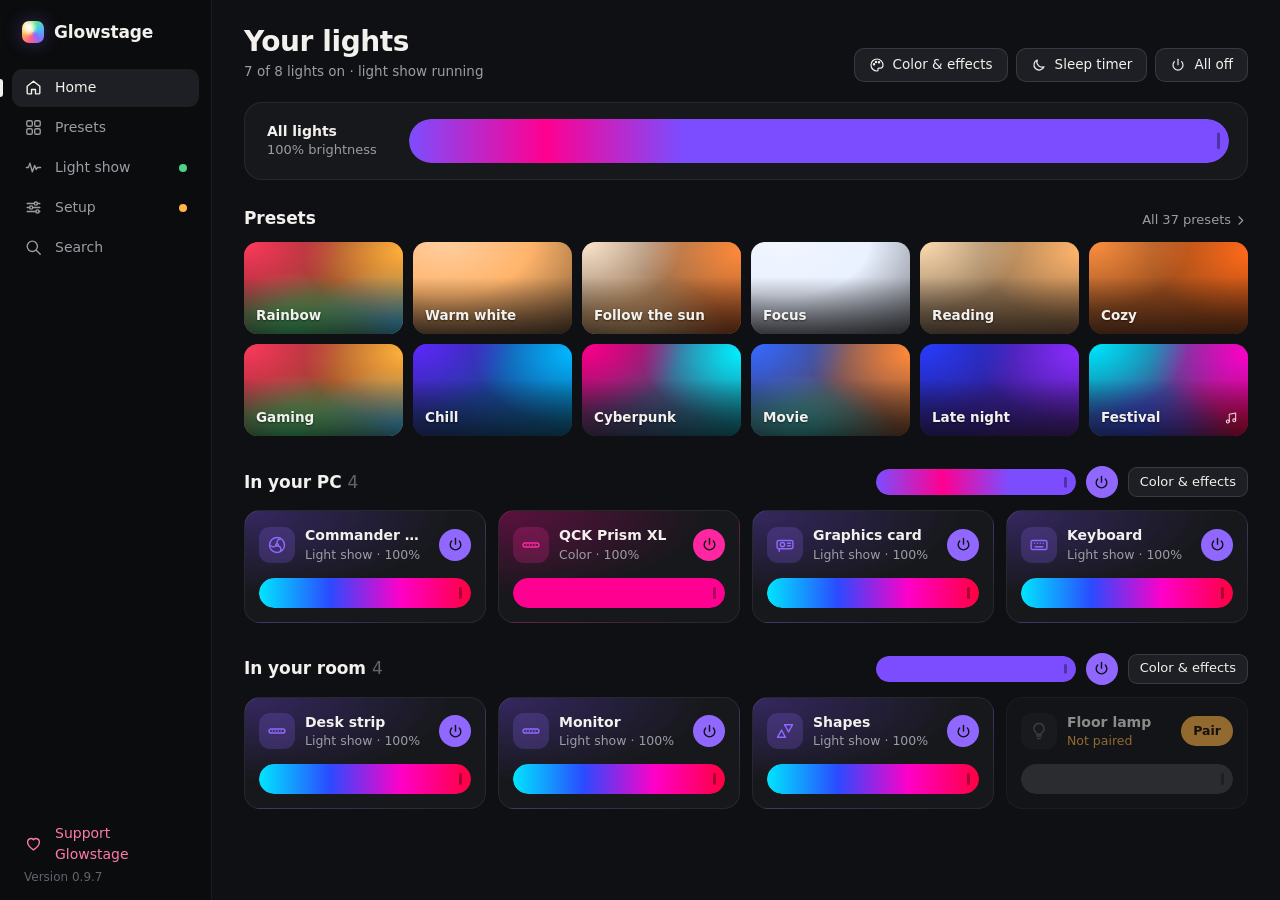
==== glowstage/ui/index.html @ 2a11c95c "Wake up with a sunrise, lights on the phone, a note for lights that don't answer, a pipette - Schedu" ====
<!doctype html>
<html lang="en">
<head>
  <meta charset="utf-8">
  <meta name="viewport" content="width=device-width, initial-scale=1">
  <title>Glowstage</title>
  <link rel="stylesheet" href="style.css">
</head>
<body>
  <svg width="0" height="0" style="position:absolute" aria-hidden="true">
    <defs>
      <symbol id="i-home" viewBox="0 0 24 24"><path d="M4 10.5 12 4l8 6.5V19a1 1 0 0 1-1 1h-4.5v-5.5h-5V20H5a1 1 0 0 1-1-1z"/></symbol>
      <symbol id="i-presets" viewBox="0 0 24 24"><rect x="3.5" y="3.5" width="7" height="7" rx="2"/><rect x="13.5" y="3.5" width="7" height="7" rx="2"/><rect x="3.5" y="13.5" width="7" height="7" rx="2"/><rect x="13.5" y="13.5" width="7" height="7" rx="2"/></symbol>
      <symbol id="i-show" viewBox="0 0 24 24"><path d="M3 12h2.5l2-5.5 3 11 3-8 2 5 1.5-2.5H21"/></symbol>
      <symbol id="i-setup" viewBox="0 0 24 24"><path d="M4 7h9M17 7h3M4 12h3M11 12h9M4 17h11M19 17h1"/><circle cx="15" cy="7" r="2"/><circle cx="9" cy="12" r="2"/><circle cx="17" cy="17" r="2"/></symbol>
      <symbol id="i-heart" viewBox="0 0 24 24"><path d="M12 20s-7.5-4.6-7.5-10.2A4.3 4.3 0 0 1 12 7.2a4.3 4.3 0 0 1 7.5 2.6C19.5 15.4 12 20 12 20z"/></symbol>
      <symbol id="i-more" viewBox="0 0 24 24"><circle cx="6" cy="12" r="1.4"/><circle cx="12" cy="12" r="1.4"/><circle cx="18" cy="12" r="1.4"/></symbol>
      <symbol id="i-moon" viewBox="0 0 24 24"><path d="M19.5 14.6A7.8 7.8 0 0 1 9.4 4.5a7.8 7.8 0 1 0 10.1 10.1z"/></symbol>
      <symbol id="i-power" viewBox="0 0 24 24"><path d="M12 3.5v8"/><path d="M6.6 6.9a7.5 7.5 0 1 0 10.8 0"/></symbol>
      <symbol id="i-strip" viewBox="0 0 24 24"><rect x="2.5" y="9.5" width="19" height="5" rx="2.5"/><path d="M6.5 12h.01M10 12h.01M13.5 12h.01M17 12h.01"/></symbol>
      <symbol id="i-panels" viewBox="0 0 24 24"><path d="M3 19.5 7.8 11l4.7 8.5zM11.5 4.5h9.5L16.3 13z"/></symbol>
      <symbol id="i-bulb" viewBox="0 0 24 24"><path d="M9.5 18h5M10.5 21h3M12 3a6 6 0 0 0-3.6 10.8c.7.5 1.1 1.3 1.1 2.2h5c0-.9.4-1.7 1.1-2.2A6 6 0 0 0 12 3z"/></symbol>
      <symbol id="i-fan" viewBox="0 0 24 24"><circle cx="12" cy="12" r="9"/><circle cx="12" cy="12" r="1.6"/><path d="M12 10.4c-.3-3 .9-5.4 3.4-5.4M13.4 12.9c2.7 1.2 4.1 3.4 2.8 5.5M10.6 12.9c-2.4 1.8-5 1.8-6.2-.3"/></symbol>
      <symbol id="i-keyboard" viewBox="0 0 24 24"><rect x="2.5" y="6.5" width="19" height="11" rx="2"/><path d="M6.5 10h.01M10 10h.01M13.5 10h.01M17 10h.01M7.5 14h9"/></symbol>
      <symbol id="i-gpu" viewBox="0 0 24 24"><rect x="2.5" y="6.5" width="19" height="10" rx="2"/><circle cx="9" cy="11.5" r="2.6"/><path d="M15 10h3.5M15 13h3.5M5 16.5v3"/></symbol>
      <symbol id="i-palette" viewBox="0 0 24 24"><path d="M12 3a9 9 0 1 0 0 18c1 0 1.6-.7 1.6-1.5 0-.5-.3-.9-.3-1.4 0-.8.6-1.4 1.4-1.4h2.1A4.2 4.2 0 0 0 21 12.5C21 7.3 17 3 12 3z"/><circle cx="7.5" cy="11" r="1"/><circle cx="10.5" cy="7.5" r="1"/><circle cx="15" cy="7.8" r="1"/></symbol>
      <symbol id="i-x" viewBox="0 0 24 24"><path d="M6.5 6.5l11 11M17.5 6.5l-11 11"/></symbol>
      <symbol id="i-plus" viewBox="0 0 24 24"><path d="M12 5.5v13M5.5 12h13"/></symbol>
      <symbol id="i-move" viewBox="0 0 24 24"><path d="M12 3.5v17M3.5 12h17M9.5 6 12 3.5 14.5 6M9.5 18l2.5 2.5 2.5-2.5M6 9.5 3.5 12 6 14.5M18 9.5l2.5 2.5-2.5 2.5"/></symbol>
      <symbol id="i-music" viewBox="0 0 24 24"><path d="M9 18V5.5l11-2v12.5"/><circle cx="6.5" cy="18" r="2.5"/><circle cx="17.5" cy="16" r="2.5"/></symbol>
      <symbol id="i-spark" viewBox="0 0 24 24"><path d="M12 3.5l1.8 5.2 5.2 1.8-5.2 1.8L12 17.5l-1.8-5.2L5 10.5l5.2-1.8z"/></symbol>
      <symbol id="i-pipette" viewBox="0 0 24 24"><path d="M13.5 6.5 17.5 10.5"/><path d="M15.5 4.5a2.5 2.5 0 0 1 3.5 0l.5.5a2.5 2.5 0 0 1 0 3.5L17.5 10.5 13.5 6.5z"/><path d="M15.5 8.5 7 17l-3.5 1.5L5 15l8.5-8.5"/></symbol>
      <symbol id="i-search" viewBox="0 0 24 24"><circle cx="10.5" cy="10.5" r="6.5"/><path d="M15.5 15.5 20.5 20.5"/></symbol>
      <symbol id="i-chevron" viewBox="0 0 24 24"><path d="M9.5 6l6 6-6 6"/></symbol>
    </defs>
  </svg>

  <nav class="side" aria-label="Main">
    <div class="brand">
      <span class="brand-lamp" aria-hidden="true"></span>
      <span class="brand-name">Glowstage</span>
    </div>
    <div class="nav">
      <button class="nav-item" data-page="home" data-tip="Home" type="button"><svg><use href="#i-home"/></svg><span>Home</span></button>
      <button class="nav-item" data-page="presets" data-tip="Presets" type="button"><svg><use href="#i-presets"/></svg><span>Presets</span></button>
      <button class="nav-item" data-page="show" data-tip="Light show" type="button"><svg><use href="#i-show"/></svg><span>Light show</span><i id="nav-live" class="live-dot" hidden></i></button>
      <button class="nav-item" data-page="setup" data-tip="Setup" type="button"><svg><use href="#i-setup"/></svg><span>Setup</span><i id="nav-badge" class="nav-badge" hidden></i></button>
      <button id="search-open" class="nav-item" data-tip="Search (Ctrl+K)" type="button"><svg><use href="#i-search"/></svg><span>Search</span></button>
    </div>
    <div class="side-foot">
      <button id="support" class="nav-item nav-support" data-tip="Support Glowstage" type="button" hidden><svg><use href="#i-heart"/></svg><span>Support Glowstage</span></button>
      <span id="version" class="side-version"></span>
    </div>
  </nav>

  <main class="main">
    <!-- Home: all lights at a glance -->
    <section id="page-home" class="page" aria-labelledby="home-title">
      <header class="page-head">
        <div>
          <h1 id="home-title">Your lights</h1>
          <p id="home-sub" class="page-sub"></p>
        </div>
        <div class="head-actions">
          <button id="all-color" class="btn" type="button"><svg><use href="#i-palette"/></svg>Color &amp; effects</button>
          <button id="sleep-timer" class="btn" type="button" title="Fade out and switch off after a while"><svg><use href="#i-moon"/></svg>Sleep timer</button>
          <button id="all-power" class="btn btn-power" type="button"><svg><use href="#i-power"/></svg><span>All off</span></button>
        </div>
      </header>

      <div id="home-notes" class="home-notes"></div>

      <div id="master" class="master card">
        <div class="master-text">
          <span class="master-label">All lights</span>
          <span id="master-value" class="master-value num"></span>
        </div>
        <div id="master-slider" class="slider slider-lg" role="slider" tabindex="0" aria-label="Brightness, all lights" aria-valuemin="0" aria-valuemax="100">
          <div class="slider-fill"></div>
        </div>
      </div>

      <div class="section-head">
        <h2>Presets</h2>
        <button id="see-presets" class="link" type="button">All presets<svg><use href="#i-chevron"/></svg></button>
      </div>
      <div id="quick-presets" class="preset-grid preset-grid-quick"></div>

      <div id="light-groups"></div>
      <div id="home-empty" class="empty-state" hidden>
        <p class="empty-title">No lights yet</p>
        <p>Glowstage looks for lights on your network and in your PC all the time.</p>
        <button id="home-setup" class="btn btn-primary" type="button">Find lights</button>
      </div>
    </section>

    <!-- Presets -->
    <section id="page-presets" class="page" aria-labelledby="presets-title" hidden>
      <header class="page-head">
        <div>
          <h1 id="presets-title">Presets</h1>
          <p class="page-sub">One click sets every light. Presets also show up in the tray menu. Drag one to change the order.</p>
        </div>
        <div class="head-actions">
          <button id="save-preset" class="btn" type="button"><svg><use href="#i-plus"/></svg>Save current as preset</button>
        </div>
      </header>
      <div id="preset-list"></div>
    </section>

    <!-- Light show -->
    <section id="page-show" class="page page-show" aria-labelledby="show-title" hidden>
      <header class="page-head">
        <div>
          <h1 id="show-title">Light show</h1>
          <p id="show-sub" class="page-sub"></p>
        </div>
        <div class="head-actions">
          <button id="show-lights" class="btn btn-lg" type="button">Choose lights</button>
          <button id="show-start" class="btn btn-primary btn-lg" type="button">Start the show</button>
        </div>
      </header>

      <div class="stage card">
        <div class="stage-bar">
          <span id="plot-hint" class="stage-hint"></span>
          <span class="spacer"></span>
          <button id="stage-reset" class="btn btn-quiet btn-sm" type="button" hidden>Reset layout</button>
          <button id="arrange" class="btn btn-sm" type="button" aria-pressed="false"><svg><use href="#i-move"/></svg><span>Arrange</span></button>
        </div>
        <div id="plot-floor" class="plot-floor">
          <canvas id="plot-canvas" aria-label="Your lights on the stage, as seen from your chair"></canvas>
          <div id="plot-empty" class="empty-state plot-empty" hidden>
            <p class="empty-title">No lights yet</p>
            <p>Glowstage looks for lights on your network and in your PC all the time.</p>
            <button id="plot-setup" class="btn btn-primary" type="button">Find lights</button>
          </div>
        </div>
        <div id="inspector" class="inspector" hidden></div>
        <div id="plot-hud" class="readout" hidden></div>
      </div>

      <div class="show-controls">
        <div class="card control">
          <div class="control-head"><span class="control-title">Intensity</span><span id="show-int-val" class="num muted"></span></div>
          <div id="show-intensity" class="slider" role="slider" tabindex="0" aria-label="Show intensity" aria-valuemin="1" aria-valuemax="100"><div class="slider-fill"></div></div>
          <div class="range-ends"><span>Smooth</span><span>Wild</span></div>
        </div>
        <div class="card control">
          <div class="control-head"><span class="control-title">Sync</span><span id="show-sync-val" class="num muted"></span></div>
          <div id="show-sync" class="slider slider-zero" role="slider" tabindex="0" aria-label="When the lights react: earlier or later" aria-valuemin="0" aria-valuemax="100"><div class="slider-fill"></div></div>
          <div class="range-ends"><span>Earlier</span><span>Later</span></div>
          <div class="control-hint"><span id="show-sync-hint"></span> <button id="show-sync-auto" class="link-btn" type="button" hidden>Auto</button></div>
        </div>
        <div class="card control control-switches">
          <label class="switch-row">
            <span class="control-text"><span class="control-title">Strobe</span><span class="muted">On the big moments</span></span>
            <input type="checkbox" id="show-strobe" class="switch">
          </label>
          <label class="switch-row" title="Starts the show when music with a beat plays, and puts your lights back after 30 seconds of quiet">
            <span class="control-text"><span class="control-title">Start by itself</span><span class="muted">When music plays</span></span>
            <input type="checkbox" id="show-auto" class="switch">
          </label>
        </div>
        <div class="card control control-note">
          <span class="control-title">How it works</span>
          <span id="show-how" class="muted">Listens to what your PC plays (no microphone), hears the genre with a small AI model on this PC, and follows the beat, build-ups and drops.</span>
          <button id="show-ai-get" class="link-btn" type="button" hidden>Let it hear 400 music styles</button>
        </div>
      </div>
    </section>

    <!-- Setup -->
    <section id="page-setup" class="page" aria-labelledby="setup-title" hidden>
      <header class="page-head">
        <div>
          <h1 id="setup-title">Setup</h1>
          <p class="page-sub">Lights and brands, the RGB in your PC, and how Glowstage starts.</p>
        </div>
      </header>
      <div id="settings-body" class="setup-body"></div>
    </section>
  </main>

  <!-- The sheet: color and effects for the lights you picked -->
  <aside id="sheet" class="sheet" aria-label="Color and effects" hidden>
    <header class="sheet-head">
      <div class="sheet-target">
        <span id="target-icon" class="tile-icon"></span>
        <div class="sheet-title">
          <h2 id="target-name">All lights</h2>
          <span id="target-meta" class="muted"></span>
        </div>
      </div>
      <button id="sheet-close" class="icon-btn" type="button" aria-label="Close"><svg><use href="#i-x"/></svg></button>
    </header>
    <div class="sheet-controls">
      <div id="sheet-slider" class="slider" role="slider" tabindex="0" aria-label="Brightness" aria-valuemin="0" aria-valuemax="100"><div class="slider-fill"></div></div>
      <button id="sheet-power" class="icon-btn icon-btn-power" type="button" aria-label="On or off"><svg><use href="#i-power"/></svg></button>
    </div>
    <div class="tabs" role="tablist" aria-label="What the lights do">
      <button role="tab" type="button" data-tab="color" aria-selected="true">Color</button>
      <button role="tab" type="button" data-tab="effects" aria-selected="false">Effects</button>
      <button role="tab" type="button" data-tab="native" aria-selected="false">Built-in</button>
    </div>

    <section id="tab-color" class="tab-panel" role="tabpanel">
      <div class="wheel-wrap">
        <canvas id="wheel" width="560" height="560" aria-label="Color wheel"></canvas>
        <div id="wheel-handle" class="wheel-handle" aria-hidden="true"></div>
      </div>
      <div id="swatches" class="swatches"></div>
      <div id="recent-row" class="field-row recent-row" hidden>
        <span class="field-label">Recent</span>
        <div id="recent" class="swatches"></div>
      </div>
      <div class="field-row">
        <span class="field-label">White</span>
        <div id="kelvin" class="kelvin-track" role="slider" tabindex="0" aria-label="White, warm to cool"
             aria-valuemin="2200" aria-valuemax="6500"><div class="kelvin-thumb"></div></div>
        <span id="kelvin-val" class="num muted kelvin-val" aria-hidden="true"></span>
      </div>
      <div class="field-row">
        <span class="field-label">Hex</span>
        <input id="hex" class="text-input hex-input num" maxlength="7" spellcheck="false" autocomplete="off" aria-label="Color code, like #ff8800">
        <button id="eyedropper" class="btn pipette-btn" type="button" title="Pick a color from anywhere on your screen" hidden><svg><use href="#i-pipette"/></svg>Pick from screen</button>
      </div>
    </section>

    <section id="tab-effects" class="tab-panel" role="tabpanel" hidden>
      <div class="field-row">
        <span class="field-label">Speed</span>
        <input type="range" id="fx-speed" min="1" max="100" aria-label="Speed">
        <span id="fx-speed-val" class="num muted fx-speed-val"></span>
      </div>
      <div id="fx-colors" class="field-row">
        <span class="field-label">Colors</span>
        <div class="color-pair">
          <label class="color-well"><input type="color" id="fx-c1"><span>First</span></label>
          <label class="color-well"><input type="color" id="fx-c2"><span>Second</span></label>
        </div>
      </div>
      <label id="fx-flow" class="field-row fx-flow" hidden>
        <span class="field-label">Flow</span>
        <span class="fx-flow-text">From light to light, along the stage</span>
        <input type="checkbox" id="fx-flow-on" class="switch" aria-label="Flow from light to light">
      </label>
      <p id="fx-note" class="hint fx-note"></p>
      <div id="fx-grid" class="fx-grid"></div>
    </section>

    <section id="tab-native" class="tab-panel" role="tabpanel" hidden>
      <div id="native-empty" class="empty-state">
        <p class="empty-title">Pick one strip or panel set</p>
        <p>Built-in effects run on the light itself. Open a single WLED strip or Nanoleaf panel set.</p>
      </div>
      <div id="native-body" class="native-layout" hidden>
        <input id="native-search" class="text-input search" type="search" placeholder="Search effects" autocomplete="off">
        <div class="native-tools">
          <label id="native-speed-wrap" class="field-row"><span class="field-label">Speed</span>
            <input type="range" id="native-speed" min="1" max="100"></label>
          <label id="native-palette-wrap" class="field-row"><span class="field-label">Palette</span>
            <select id="native-palette"></select></label>
        </div>
        <div id="native-list" class="native-list"></div>
      </div>
    </section>
  </aside>

  <div id="wizard" class="wizard" hidden>
    <div class="wizard-card" role="dialog" aria-modal="true" aria-labelledby="wizard-title">
      <ol id="wizard-steps" class="wizard-steps" aria-label="Steps"></ol>
      <div id="wizard-body" class="wizard-body"></div>
      <div class="wizard-actions">
        <button id="wizard-skip" class="btn btn-quiet" type="button">Skip the tour</button>
        <span class="spacer"></span>
        <button id="wizard-back" class="btn" type="button">Back</button>
        <button id="wizard-next" class="btn btn-primary" type="button">Next</button>
      </div>
    </div>
  </div>

  <div id="modal" class="modal" hidden>
    <div class="modal-card" role="dialog" aria-modal="true" aria-labelledby="modal-title">
      <h2 id="modal-title"></h2>
      <div id="modal-body"></div>
      <p id="modal-error" class="modal-error" hidden></p>
      <div class="modal-actions">
        <button id="modal-cancel" class="btn" type="button">Cancel</button>
        <button id="modal-ok" class="btn btn-primary" type="button"></button>
      </div>
    </div>
  </div>

  <div id="toasts" class="toasts" aria-live="polite"></div>
  <script src="app.js"></script>
  <script src="stage.js"></script>
  <script src="setup.js"></script>
</body>
</html>
---- glowstage/ui/style.css ----
/* Glowstage
   A calm, dark app where the lights are the only color: every light card, preset and the stage
   take on the colors your lights really show. The chrome stays neutral (one warm-white primary,
   no other accents), with Windows 11's own type so it feels at home on the desktop. */

:root {
  --bg: #0f1013;
  --side: #0b0c0e;
  --card: #17181c;
  --card-2: #1e1f24;
  --hover: #25262c;
  --line: rgba(255, 255, 255, 0.07);
  --line-2: rgba(255, 255, 255, 0.12);
  --text: #f3f1ed;
  --muted: #9c9ca5;
  --faint: #62636c;
  --primary: #f3f1ed;          /* buttons that do the main thing: warm white with dark text */
  --primary-ink: #141418;
  --ok: #4fd18b;
  --warn: #ffb547;
  --danger: #ff6b5b;
  --love: #ff7aa8;
  --tint: #8a6bff;             /* set from JS: the color being edited */

  --f-display: "Segoe UI Variable Display", "Segoe UI", system-ui, sans-serif;
  --f-text: "Segoe UI Variable Text", "Segoe UI", system-ui, sans-serif;

  --r-lg: 18px;
  --side-w: 212px;
  --sheet-w: 384px;
  --ease: cubic-bezier(.2, .8, .2, 1);
  color-scheme: dark;
}

* { box-sizing: border-box; }
[hidden] { display: none !important; }
html, body { height: 100%; }
body {
  margin: 0;
  background: var(--bg);
  color: var(--text);
  font: 14px/1.45 var(--f-text);
  display: grid;
  grid-template-columns: var(--side-w) minmax(0, 1fr) auto;
  grid-template-rows: 100%;
  overflow: hidden;
  user-select: none;
  -webkit-font-smoothing: antialiased;
}
button, input, select { font: inherit; color: inherit; }
button { cursor: pointer; }
svg { width: 18px; height: 18px; fill: none; stroke: currentColor; stroke-width: 1.75; stroke-linecap: round; stroke-linejoin: round; flex: none; }
:focus-visible { outline: 2px solid var(--text); outline-offset: 2px; }
.num { font-variant-numeric: tabular-nums; }
.muted { color: var(--muted); }
.hint { color: var(--muted); font-size: 13px; margin: 0; }
.spacer { flex: 1; }

/* ---------- buttons ---------- */
.btn {
  display: inline-flex; align-items: center; justify-content: center; gap: 8px;
  height: 34px; padding: 0 14px; border-radius: 10px;
  border: 1px solid var(--line-2); background: var(--card-2);
  font-size: 13.5px; font-weight: 500; white-space: nowrap;
  transition: background .15s var(--ease), border-color .15s, transform .1s;
}
.btn:hover { background: var(--hover); }
.btn:active { transform: translateY(1px); }
.btn:disabled { opacity: .5; cursor: default; }
.btn svg { width: 16px; height: 16px; }
.btn.btn-primary { background: var(--primary); color: var(--primary-ink); border-color: transparent; font-weight: 600; }
.btn.btn-primary:hover { background: #ffffff; }
.btn.btn-quiet { background: transparent; border-color: transparent; color: var(--muted); }
.btn.btn-quiet:hover { color: var(--text); background: var(--card-2); }
.btn.btn-sm { height: 30px; padding: 0 11px; font-size: 13px; border-radius: 9px; }
.btn.btn-lg { height: 40px; padding: 0 20px; font-size: 14.5px; border-radius: 12px; }
.btn.btn-support { color: var(--love); border-color: color-mix(in srgb, var(--love) 35%, transparent); background: transparent; }
.btn.btn-support:hover { background: color-mix(in srgb, var(--love) 12%, transparent); }
.btn.is-running { background: var(--card-2); color: var(--text); border-color: var(--line-2); }
.icon-btn {
  width: 34px; height: 34px; display: grid; place-items: center; padding: 0; flex: none;
  border-radius: 10px; border: 0; background: transparent; color: var(--muted);
  transition: background .15s, color .15s;
}
.icon-btn:hover { color: var(--text); background: var(--card-2); }
.link { display: inline-flex; align-items: center; gap: 2px; border: 0; background: none; padding: 0; color: var(--muted); font-size: 13px; }
.link:hover { color: var(--text); }
.link svg { width: 15px; height: 15px; }

/* ---------- sidebar ---------- */
.side {
  display: flex; flex-direction: column; gap: 22px; min-height: 0;
  padding: 18px 12px 14px; background: var(--side);
  border-right: 1px solid var(--line);
}
.brand { display: flex; align-items: center; gap: 10px; padding: 2px 10px; }
.brand-lamp {
  width: 22px; height: 22px; border-radius: 7px; flex: none;
  background:
    radial-gradient(circle at 30% 30%, rgba(255,255,255,.9) 0 10%, transparent 40%),
    conic-gradient(from 200deg, #ff5f8f, #ffb347, #ffe066, #57e3a1, #4fb3ff, #8a6bff, #ff5f8f);
  box-shadow: 0 0 18px rgba(138, 107, 255, .35);
}
.brand-name { font-family: var(--f-display); font-size: 17px; font-weight: 600; letter-spacing: -.01em; }
.nav { display: flex; flex-direction: column; gap: 2px; }
.nav-item {
  position: relative; display: flex; align-items: center; gap: 12px; width: 100%;
  height: 38px; padding: 0 12px; border: 0; border-radius: 10px; background: transparent;
  color: var(--muted); font-size: 14px; font-weight: 500; text-align: left;
  transition: background .15s, color .15s;
}
.nav-item:hover { color: var(--text); background: rgba(255,255,255,.04); }
.nav-item[aria-current="page"] { color: var(--text); background: var(--card-2); }
.nav-item[aria-current="page"]::before {
  content: ""; position: absolute; left: -12px; top: 10px; bottom: 10px; width: 3px; border-radius: 0 3px 3px 0; background: var(--text);
}
.nav-item svg { width: 19px; height: 19px; }
.live-dot { margin-left: auto; width: 8px; height: 8px; border-radius: 50%; background: var(--ok); animation: pulse 1.8s infinite; }
.nav-badge { margin-left: auto; width: 8px; height: 8px; border-radius: 50%; background: var(--warn); }
@keyframes pulse { 0% { box-shadow: 0 0 0 0 rgba(79,209,139,.6); } 70%, 100% { box-shadow: 0 0 0 7px rgba(79,209,139,0); } }
.side-foot { margin-top: auto; display: flex; flex-direction: column; gap: 6px; }
.nav-item.nav-support { color: var(--love); }
.nav-item.nav-support:hover { background: color-mix(in srgb, var(--love) 10%, transparent); }
.side-version { padding: 0 12px; color: var(--faint); font-size: 12px; }

/* ---------- pages ---------- */
.main { min-width: 0; overflow-y: auto; overflow-x: hidden; }
.page { max-width: 1180px; margin: 0 auto; padding: 26px 32px 40px; }
.page-head { display: flex; align-items: flex-end; justify-content: space-between; gap: 16px; margin-bottom: 20px; }
.page-head h1 { margin: 0; font-family: var(--f-display); font-size: 28px; font-weight: 600; letter-spacing: -.015em; line-height: 1.15; }
.page-sub { margin: 4px 0 0; color: var(--muted); font-size: 13.5px; }
.head-actions { display: flex; gap: 8px; flex: none; }
.section-head { display: flex; align-items: baseline; justify-content: space-between; margin: 26px 0 12px; }
.section-head h2 { margin: 0; font-family: var(--f-display); font-size: 17px; font-weight: 600; letter-spacing: -.005em; }
.section-head .count { color: var(--faint); font-weight: 400; margin-left: 6px; }
.card { background: var(--card); border-radius: var(--r-lg); border: 1px solid var(--line); }

/* ---------- sliders (brightness, intensity) ---------- */
.slider {
  --v: .5; --fill: var(--text);
  position: relative; height: 30px; border-radius: 999px; overflow: hidden; flex: 1; min-width: 0;
  background: rgba(255,255,255,.06); cursor: ew-resize; touch-action: none;
}
.slider-lg { height: 44px; }
.slider-fill {
  position: absolute; inset: 0 auto 0 0; width: calc(var(--v) * 100%);
  background: var(--fill); border-radius: inherit;
  transition: width .12s var(--ease);
}
.slider-fill::after {   /* the grip at the end of the fill */
  content: ""; position: absolute; right: 9px; top: 50%; width: 3px; height: 40%; transform: translateY(-50%);
  border-radius: 2px; background: rgba(0,0,0,.35);
}
.slider.is-dragging .slider-fill { transition: none; }
.slider.is-off .slider-fill { background: rgba(255,255,255,.14); }

/* ---------- home ---------- */
.master { display: flex; align-items: center; gap: 22px; padding: 16px 18px 16px 22px; }
.master-text { display: flex; flex-direction: column; min-width: 120px; }
.master-label { font-weight: 600; }
.master-value { color: var(--muted); font-size: 13px; }
.light-group .section-head { margin-top: 30px; align-items: center; flex-wrap: wrap; gap: 8px 16px; }
/* a group's own controls, at the right of its title: brightness, power, color and effects */
.group-tools { display: flex; align-items: center; gap: 10px; margin-left: auto; }
.group-tools .slider { flex: none; width: 200px; height: 26px; }
.group-tools .tile-power { --c: #888; }
.group-tools .btn { flex: none; white-space: nowrap; }
@media (max-width: 1180px) {
  .group-tools .slider { width: 150px; }
}
.tiles { display: grid; grid-template-columns: repeat(auto-fill, minmax(232px, 1fr)); gap: 12px; }
.tile {
  --c: #888; --lit: 0;
  position: relative; display: flex; flex-direction: column; gap: 14px;
  padding: 14px; border-radius: 16px; text-align: left; overflow: hidden;
  border: 1px solid var(--line);
  background:
    radial-gradient(140% 120% at 0% 0%, color-mix(in srgb, var(--c) calc(var(--lit) * 30%), transparent), transparent 62%),
    var(--card);
  transition: border-color .2s, background .4s;
  cursor: pointer;
}
.tile:hover { border-color: var(--line-2); }
.tile.is-selected { border-color: color-mix(in srgb, var(--c) 70%, white 10%); box-shadow: 0 0 0 1px color-mix(in srgb, var(--c) 60%, transparent); }
.tile.is-offline { opacity: .55; }
.tile-top { display: flex; align-items: center; gap: 10px; min-width: 0; }
.tile .slider { flex: none; }
.tile-icon {
  width: 36px; height: 36px; border-radius: 11px; display: grid; place-items: center; flex: none;
  color: color-mix(in srgb, var(--c) 85%, white 15%);
  background: color-mix(in srgb, var(--c) 18%, rgba(255,255,255,.04));
  transition: background .3s, color .3s;
}
.tile-icon svg { width: 20px; height: 20px; }
.tile.is-off .tile-icon, .tile.is-offline .tile-icon { color: var(--faint); background: rgba(255,255,255,.05); }
.tile-text { display: flex; flex-direction: column; min-width: 0; flex: 1; }
.tile-name { font-weight: 600; font-size: 14px; white-space: nowrap; overflow: hidden; text-overflow: ellipsis; }
.tile-meta { color: var(--muted); font-size: 12.5px; white-space: nowrap; overflow: hidden; text-overflow: ellipsis; }
.tile-meta.is-warn { color: var(--warn); }
.tile-power {
  width: 32px; height: 32px; border-radius: 50%; border: 0; display: grid; place-items: center; flex: none;
  background: rgba(255,255,255,.06); color: var(--muted); transition: background .2s, color .2s;
}
.tile-power:hover { background: rgba(255,255,255,.1); color: var(--text); }
.tile-power.is-on { background: color-mix(in srgb, var(--c) 85%, white 15%); color: #111; }
.tile-power svg { width: 17px; height: 17px; stroke-width: 2; }
.tile-pair { height: 30px; padding: 0 12px; border-radius: 999px; border: 0; background: var(--warn); color: #1c1406; font-weight: 600; font-size: 12.5px; flex: none; }

/* presets */
.preset-grid { display: grid; grid-template-columns: repeat(auto-fill, minmax(150px, 1fr)); gap: 10px; }
.preset-grid-quick { grid-auto-rows: 92px; max-height: calc(92px * 2 + 10px); overflow: hidden; }
.preset-group-title { display: flex; align-items: center; gap: 8px; margin: 28px 0 12px; font-family: var(--f-display); font-size: 17px; font-weight: 600; }
.preset-group-title:first-child { margin-top: 0; }
.preset-group-title svg { width: 17px; height: 17px; color: var(--muted); }
.preset-group-title .count { color: var(--faint); font-weight: 400; font-size: 14px; }
.preset {
  position: relative; height: 92px; border-radius: 14px; border: 0; padding: 0; overflow: hidden; text-align: left;
  background: var(--card); isolation: isolate;
  transition: transform .15s var(--ease), box-shadow .2s;
}
.preset:hover { transform: translateY(-2px); box-shadow: 0 10px 24px -12px rgba(0,0,0,.8); }
.preset:active { transform: translateY(0); }
/* dragging a preset to a new place: the card it lands before or after gets a bar on that side */
.preset.is-dragging { opacity: .35; }
.preset.drop-before { box-shadow: inset 4px 0 0 var(--text); }
.preset.drop-after { box-shadow: inset -4px 0 0 var(--text); }
.preset-art { position: absolute; inset: 0; z-index: -1; }
.preset-art::after {   /* a soft scrim so the name always reads */
  content: ""; position: absolute; inset: 0; background: linear-gradient(to top, rgba(10,10,12,.72), rgba(10,10,12,0) 62%);
}
.preset-name { position: absolute; left: 12px; right: 30px; bottom: 9px; font-weight: 600; font-size: 13.5px; text-shadow: 0 1px 2px rgba(0,0,0,.5); white-space: nowrap; overflow: hidden; text-overflow: ellipsis; }
.preset-kind { position: absolute; right: 10px; bottom: 11px; color: rgba(255,255,255,.85); display: flex; }
/* notes at the top of Home: a new version, the support card */
.home-notes { display: flex; flex-direction: column; gap: 10px; }
.home-notes:empty { display: none; }
.home-notes + .master { margin-top: 0; }
.note { display: flex; align-items: center; gap: 14px; padding: 14px 16px; margin-bottom: 12px; }
.note-icon { width: 36px; height: 36px; flex: none; border-radius: 10px; display: grid; place-items: center; background: var(--card-2); }
.note-icon svg { width: 18px; height: 18px; }
.note-support .note-icon { color: var(--love); background: rgba(255,122,168,.12); }
.note-text { display: flex; flex-direction: column; gap: 2px; flex: 1; min-width: 0; }
.note-text .muted { font-size: 13px; }
.note-new { align-items: flex-start; }
.new-list { list-style: none; margin: 10px 0 2px; padding: 0; display: grid; grid-template-columns: repeat(auto-fit, minmax(240px, 1fr)); gap: 10px 22px; }
.new-list li { display: flex; flex-direction: column; align-items: flex-start; gap: 2px; }
.new-title { font-weight: 600; font-size: 13.5px; }
.new-list .link-btn { margin-top: 2px; font-size: 13px; }
/* the note about lights that don't answer */
.note-offline { align-items: flex-start; }
.note-offline .note-icon { color: var(--warn); background: rgba(255,181,71,.12); }
.off-list { list-style: none; margin: 6px 0 2px; padding: 0; display: grid; gap: 8px; }
.off-list li { display: flex; flex-direction: column; gap: 1px; }
.note-actions { display: flex; align-items: center; gap: 8px; flex-wrap: wrap; justify-content: flex-end; }
/* the support window */
.support-lead { font-size: 15px; line-height: 1.5; margin: 0 0 6px; }
.support-links { display: flex; flex-wrap: wrap; gap: 8px; margin: 14px 0 6px; }
.support-link svg { width: 15px; height: 15px; }
.support-free { display: flex; flex-wrap: wrap; align-items: center; gap: 6px 14px; margin-top: 14px; font-size: 13.5px; }
/* schedule */
.sched-list { display: flex; flex-direction: column; gap: 8px; margin: 6px 0 12px; }
.sched-row { display: flex; align-items: center; gap: 8px; flex-wrap: wrap; padding: 8px 10px; border-radius: 12px; background: var(--card-2); }
.sched-row.is-paused { opacity: .55; }
.sched-time { width: 112px; height: 34px; }
.sched-when, .sched-offset { flex: 0 0 auto; }
.sched-hint { font-size: 12.5px; white-space: nowrap; }
.sched-action { flex: 1 1 120px; min-width: 0; }
.auto-look { flex: 0 0 220px; }
.app-looks { border-top: 1px solid var(--line); padding-top: 12px; }
.app-look-name { flex: 1 1 200px; min-width: 0; overflow: hidden; text-overflow: ellipsis; white-space: nowrap; }
.app-pick-list { display: flex; flex-direction: column; gap: 6px; max-height: 340px; overflow-y: auto; margin-top: 10px; }
.app-pick {
  display: flex; justify-content: space-between; align-items: baseline; gap: 12px; padding: 10px 12px; text-align: left;
  border: 1px solid var(--line-2); border-radius: 10px; background: var(--card-2); color: inherit; font: inherit; cursor: pointer;
  transition: background .2s, border-color .2s;
}
.app-pick:hover { background: var(--hover); border-color: var(--line-2); }
.app-pick:focus-visible { outline: 2px solid var(--text); outline-offset: 2px; }
.app-pick .muted { font-size: 12.5px; }
.backup-pick .muted { flex: none; white-space: nowrap; }
.phone-box { display: flex; gap: 20px; align-items: flex-start; flex-wrap: wrap; margin-top: 12px; }
.phone-qr { width: 176px; height: 176px; flex: none; border-radius: 12px; overflow: hidden; background: #fff; }
.phone-qr svg { width: 100%; height: 100%; display: block; stroke: none; }
.phone-qr rect { fill: #fff; }
.phone-qr path { fill: #000; stroke: none; }
.phone-text { flex: 1 1 260px; min-width: 0; }
.phone-text p { margin: 0 0 8px; }
.phone-url { display: block; word-break: break-all; font-size: 12.5px; color: var(--muted); background: var(--card-2); padding: 8px 10px; border-radius: 8px; margin: 0 0 10px; }
.toast-action {
  pointer-events: auto; margin-left: 14px; padding: 4px 10px; border-radius: 8px; border: 1px solid currentColor; background: transparent;
  color: inherit; font: inherit; font-weight: 600; cursor: pointer;
}
.toast-action:hover { background: rgba(127, 127, 127, .18); }
.toast-action:focus-visible { outline: 2px solid currentColor; outline-offset: 2px; }
.report-text { width: 100%; min-height: 220px; font: 12px/1.5 ui-monospace, "Cascadia Mono", Consolas, monospace; resize: vertical; white-space: pre; }
/* the list of keyboard shortcuts */
.keys-head { margin: 4px 0 8px; font-family: var(--f-display); font-size: 15px; font-weight: 600; }
.keys-head:not(:first-child) { margin-top: 20px; }
.keys-list { display: flex; flex-direction: column; gap: 2px; margin-bottom: 4px; }
.keys-row { display: grid; grid-template-columns: minmax(150px, max-content) 1fr; gap: 16px; align-items: baseline; padding: 5px 0; border-top: 1px solid var(--line); }
.keys-row:first-child { border-top: 0; }
.keys-row kbd {
  justify-self: start; padding: 2px 8px; border-radius: 6px; border: 1px solid var(--line-2); background: var(--card-2);
  font: 600 12.5px/1.5 ui-monospace, "Cascadia Mono", Consolas, monospace; white-space: nowrap;
}
.keys-row span { color: var(--muted); font-size: 13.5px; }
.fx-flow { cursor: pointer; }
.fx-flow-text { flex: 1; color: var(--muted); font-size: 13px; }
.preset-menu .form-actions { margin-top: 10px; }
.preset-menu .hint { margin: 10px 0 0; }
.sleep-choices { display: grid; grid-template-columns: repeat(2, minmax(0, 1fr)); gap: 8px; margin-top: 12px; }
.sched-days { display: flex; gap: 4px; }
.day {
  width: 30px; height: 30px; border-radius: 8px; border: 1px solid var(--line-2); background: transparent;
  color: var(--muted); font-size: 12.5px; font-weight: 600; cursor: pointer;
}
.day.is-on { background: var(--text); border-color: var(--text); color: var(--bg); }
.day:focus-visible { outline: 2px solid var(--primary); outline-offset: 2px; }
/* a list of lights to tick (which join the light show) */
.check-list { display: flex; flex-direction: column; max-height: 52vh; overflow: auto; margin-top: 8px; }
.check-row {
  display: flex; align-items: center; justify-content: space-between; gap: 12px;
  padding: 10px 2px; border-bottom: 1px solid var(--line); cursor: pointer;
}
.check-row:last-child { border-bottom: 0; }
.check-text { display: flex; flex-direction: column; min-width: 0; }
.check-name { font-weight: 600; white-space: nowrap; overflow: hidden; text-overflow: ellipsis; }
.check-text .muted { font-size: 12.5px; }
/* the preset the lights show now */
.preset.is-active { box-shadow: inset 0 0 0 2px rgba(255,255,255,.92); }
.preset-on {
  position: absolute; top: 8px; left: 8px; padding: 2px 8px; border-radius: 999px;
  font-size: 11px; font-weight: 600; letter-spacing: .02em; color: #fff; background: rgba(10,10,12,.55);
}
.preset-kind svg { width: 14px; height: 14px; }
.preset-x {
  position: absolute; top: 7px; right: 7px; width: 24px; height: 24px; border-radius: 50%; border: 0; padding: 0;
  display: grid; place-items: center; background: rgba(10,10,12,.55); color: #fff; opacity: 0; transition: opacity .15s;
}
.preset-x svg { width: 13px; height: 13px; stroke-width: 2.2; }
.preset:hover .preset-x, .preset-x:focus-visible { opacity: 1; }
.preset-x:hover { background: rgba(10,10,12,.85); }
.preset-add {
  height: 92px; border-radius: 14px; border: 1.5px dashed var(--line-2); background: transparent; color: var(--muted);
  display: flex; flex-direction: column; align-items: center; justify-content: center; gap: 4px; font-size: 13px;
}
.preset-add:hover { color: var(--text); border-color: var(--muted); }

/* ---------- light show ---------- */
.page-show { display: flex; flex-direction: column; min-height: 100%; }
.stage { display: flex; flex-direction: column; flex: 1; min-height: 340px; padding: 12px; }
.stage-bar { display: flex; align-items: center; gap: 8px; padding: 0 2px 10px 6px; }
.stage-hint { color: var(--muted); font-size: 13px; }
#arrange[aria-pressed="true"] { background: var(--primary); color: var(--primary-ink); border-color: transparent; }
.plot-floor {
  position: relative; flex: 1; min-height: 240px; border-radius: 12px; overflow: hidden;
  background: radial-gradient(90% 80% at 50% 110%, rgba(255,255,255,.035), transparent 70%), #0c0d10;
}
.plot-floor.is-arranging { box-shadow: inset 0 0 0 1px var(--line-2); }
#plot-canvas { position: absolute; inset: 0; width: 100%; height: 100%; display: block; touch-action: none; }
.plot-floor.is-arranging #plot-canvas { cursor: grab; }
.plot-floor.is-dragging #plot-canvas { cursor: grabbing; }
.plot-empty { position: absolute; inset: 0; justify-content: center; }
.inspector { display: flex; align-items: center; gap: 8px; flex-wrap: wrap; padding: 12px 6px 2px; font-size: 13px; }
.inspector-name { font-weight: 600; margin-right: 4px; }
.readout { display: grid; grid-template-columns: repeat(4, minmax(0, 1fr)); gap: 8px; padding-top: 12px; }
.readout-cell { padding: 10px 12px; border-radius: 12px; background: var(--card-2); min-width: 0; }
.readout-label { color: var(--muted); font-size: 12px; }
.readout-value { font-family: var(--f-display); font-size: 18px; font-weight: 600; white-space: nowrap; overflow: hidden; text-overflow: ellipsis; }
.readout-value.is-hot { color: var(--warn); }
.readout-sub { color: var(--faint); font-size: 12px; white-space: nowrap; overflow: hidden; text-overflow: ellipsis; }
.show-controls { display: grid; grid-template-columns: 1fr 1.15fr 0.85fr 1.2fr; gap: 12px; margin-top: 12px; }
.control { padding: 14px 16px; display: flex; flex-direction: column; gap: 10px; min-width: 0; }
.control-head { display: flex; justify-content: space-between; }
.control-title { font-weight: 600; display: block; }
.control-text { display: flex; flex-direction: column; }
.control.control-switch { flex-direction: row; align-items: center; justify-content: space-between; cursor: pointer; }
.control.control-switches { justify-content: center; gap: 14px; }
.switch-row { display: flex; align-items: center; justify-content: space-between; gap: 10px; cursor: pointer; }
.switch-row .muted { font-size: 12.5px; }
.control-note .muted { font-size: 12.5px; }
.control-note .link-btn { align-self: flex-start; font-size: 12.5px; margin-top: -4px; }
.range-ends { display: flex; justify-content: space-between; color: var(--faint); font-size: 12px; }
#show-intensity, #show-sync { flex: none; }
/* a slider with a "0" in the middle (sync): a notch marks it */
.slider-zero::before {
  content: ""; position: absolute; left: calc(var(--zero, .2) * 100%); top: 22%; bottom: 22%; width: 2px;
  margin-left: -1px; border-radius: 1px; background: rgba(128,128,136,.7); z-index: 1; pointer-events: none;
}
.control-hint { color: var(--muted); font-size: 12.5px; line-height: 1.4; margin-top: -2px; }
.link-btn {
  background: none; border: 0; padding: 0; font: inherit; color: var(--text); cursor: pointer;
  text-decoration: underline; text-underline-offset: 2px; text-decoration-color: rgba(255,255,255,.35);
}
.link-btn:hover { text-decoration-color: currentColor; }
.link-btn:focus-visible { outline: 2px solid var(--primary); outline-offset: 2px; border-radius: 3px; }

/* switches */
.switch {
  appearance: none; width: 42px; height: 24px; border-radius: 999px; margin: 0; flex: none; cursor: pointer;
  background: rgba(255,255,255,.12); position: relative; transition: background .2s;
}
.switch::after {
  content: ""; position: absolute; top: 3px; left: 3px; width: 18px; height: 18px; border-radius: 50%; background: #d9d8dd;
  transition: transform .2s var(--ease), background .2s;
}
.switch:checked { background: var(--ok); }
.switch:checked::after { transform: translateX(18px); background: #fff; }

/* ---------- the sheet ---------- */
.sheet {
  width: var(--sheet-w); height: 100%; display: flex; flex-direction: column; min-height: 0;
  background: var(--side); border-left: 1px solid var(--line);
  animation: sheet-in .22s var(--ease);
}
@keyframes sheet-in { from { transform: translateX(24px); opacity: 0; } }
.sheet-head { display: flex; align-items: center; justify-content: space-between; gap: 10px; padding: 16px 14px 12px 18px; }
.sheet-target { --c: var(--tint); display: flex; align-items: center; gap: 12px; min-width: 0; }
.sheet-title { display: flex; flex-direction: column; min-width: 0; }
.sheet-title h2 { margin: 0; font-family: var(--f-display); font-size: 18px; font-weight: 600; white-space: nowrap; overflow: hidden; text-overflow: ellipsis; }
.sheet-title .muted { font-size: 12.5px; white-space: nowrap; overflow: hidden; text-overflow: ellipsis; }
.sheet-controls { display: flex; align-items: center; gap: 10px; padding: 0 18px 14px; }
.icon-btn.icon-btn-power { width: 38px; height: 38px; border-radius: 50%; background: rgba(255,255,255,.06); }
.icon-btn.icon-btn-power.is-on { background: var(--primary); color: var(--primary-ink); }
.tabs { display: flex; gap: 2px; margin: 0 18px 14px; padding: 3px; border-radius: 11px; background: var(--card); }
.tabs button {
  flex: 1; height: 30px; border: 0; border-radius: 8px; background: transparent; color: var(--muted);
  font-size: 13px; font-weight: 500;
}
.tabs button:hover { color: var(--text); }
.tabs button[aria-selected="true"] { background: var(--hover); color: var(--text); }
.tab-panel { flex: 1; min-height: 0; overflow-y: auto; padding: 0 18px 20px; }

/* color */
.wheel-wrap { position: relative; width: min(250px, 100%); aspect-ratio: 1; margin: 4px auto 18px; touch-action: none; cursor: crosshair; }
#wheel { width: 100%; height: 100%; border-radius: 50%; display: block; box-shadow: 0 0 60px -10px color-mix(in srgb, var(--tint) 60%, transparent); }
.wheel-handle {
  position: absolute; width: 24px; height: 24px; margin: -12px 0 0 -12px; border-radius: 50%;
  border: 3px solid #fff; box-shadow: 0 0 0 1px rgba(0,0,0,.4), 0 3px 10px rgba(0,0,0,.45);
  pointer-events: none; background: var(--tint);
}
.swatches { display: grid; grid-template-columns: repeat(7, 1fr); gap: 8px; margin-bottom: 18px; }
.swatch { aspect-ratio: 1; border-radius: 50%; border: 0; padding: 0; box-shadow: inset 0 0 0 1px rgba(255,255,255,.14); transition: transform .12s; }
.swatch:hover { transform: scale(1.08); }
.swatch[aria-pressed="true"] { box-shadow: 0 0 0 2px var(--side), 0 0 0 4px var(--text); }
.recent-row .swatches { flex: 1; grid-template-columns: repeat(8, 1fr); margin-bottom: 0; }
.kelvin-val { flex: none; width: 96px; font-size: 12px; text-align: right; }
.field-row { display: flex; align-items: center; gap: 12px; margin-bottom: 14px; }
.field-label { width: 56px; flex: none; color: var(--muted); font-size: 13px; }
.kelvin-track { position: relative; flex: 1; height: 26px; border-radius: 999px; cursor: pointer; touch-action: none; box-shadow: inset 0 0 0 1px rgba(255,255,255,.1); }
.kelvin-thumb { position: absolute; top: 50%; width: 20px; height: 20px; margin: -10px 0 0 -10px; border-radius: 50%; border: 3px solid #fff; box-shadow: 0 2px 6px rgba(0,0,0,.4); display: none; }
.text-input {
  height: 34px; padding: 0 11px; border-radius: 9px; border: 1px solid var(--line-2); background: var(--card);
  min-width: 0; transition: border-color .15s;
}
.text-input:focus { border-color: var(--muted); outline: none; }
.hex-input { width: 120px; text-transform: uppercase; }
.pipette-btn { margin-left: 8px; }
.pipette-btn svg { width: 15px; height: 15px; }
select { height: 34px; padding: 0 8px; border-radius: 9px; border: 1px solid var(--line-2); background: var(--card); min-width: 0; }
input[type="range"] { flex: 1; margin: 0; accent-color: var(--text); min-width: 0; }

/* effects */
.fx-speed-val { width: 26px; text-align: right; font-size: 13px; }
.color-pair { display: flex; gap: 8px; }
.color-well { display: flex; align-items: center; gap: 8px; padding: 4px 11px 4px 4px; border-radius: 999px; background: var(--card); font-size: 13px; cursor: pointer; }
.color-well input { width: 26px; height: 26px; border: 0; padding: 0; background: none; cursor: pointer; }
.color-well input::-webkit-color-swatch-wrapper { padding: 0; }
.color-well input::-webkit-color-swatch { border: 0; border-radius: 50%; }
.fx-note { font-size: 12.5px; margin: -4px 0 14px; }
.fx-grid { display: grid; grid-template-columns: repeat(2, minmax(0, 1fr)); gap: 8px; }
.fx-group { grid-column: 1 / -1; display: flex; align-items: center; gap: 8px; margin: 10px 0 2px; font-weight: 600; font-size: 13.5px; }
.fx-group:first-child { margin-top: 0; }
.fx-group svg { width: 15px; height: 15px; color: var(--muted); }
.fx-group-hint { color: var(--faint); font-weight: 400; font-size: 12px; }
.fx-card {
  display: flex; flex-direction: column; gap: 9px; padding: 11px 11px 10px; text-align: left; min-width: 0;
  border-radius: 12px; border: 1px solid transparent; background: var(--card);
  transition: background .15s, border-color .15s;
}
.fx-card:hover { background: var(--card-2); }
.fx-card[aria-pressed="true"] { border-color: var(--line-2); background: var(--hover); }
.fx-card canvas { width: 100%; height: 14px; display: block; }
.fx-name { font-size: 13px; font-weight: 500; white-space: nowrap; overflow: hidden; text-overflow: ellipsis; }

/* built-in */
.native-layout { display: flex; flex-direction: column; gap: 12px; }
.search { width: 100%; }
.native-tools .field-row { margin-bottom: 8px; }
.native-tools select { flex: 1; }
.native-list { display: grid; grid-template-columns: repeat(2, minmax(0, 1fr)); gap: 6px; }
.native-item {
  height: 36px; padding: 0 12px; text-align: left; border-radius: 10px; border: 1px solid transparent; background: var(--card);
  font-size: 13px; white-space: nowrap; overflow: hidden; text-overflow: ellipsis;
}
.native-item:hover { background: var(--card-2); }
.native-item[aria-pressed="true"] { border-color: var(--line-2); background: var(--hover); font-weight: 600; }

/* empty states */
.empty-state { display: flex; flex-direction: column; align-items: center; text-align: center; gap: 4px; padding: 40px 24px; color: var(--muted); }
.empty-state p { margin: 0; max-width: 340px; }
.empty-state .empty-title { font-family: var(--f-display); font-size: 18px; font-weight: 600; color: var(--text); }
.empty-state .btn { margin-top: 14px; }

/* ---------- setup ---------- */
.setup-body { display: flex; flex-direction: column; gap: 14px; max-width: 820px; user-select: text; }
.set-section { background: var(--card); border: 1px solid var(--line); border-radius: var(--r-lg); padding: 18px 20px; }
.set-section h3 { margin: 0 0 4px; font-family: var(--f-display); font-size: 16px; font-weight: 600; display: flex; align-items: center; gap: 10px; }
.set-section > .hint { margin-bottom: 14px; }
.section-tools { margin-left: auto; display: flex; gap: 6px; }
.dev-row { padding: 12px 0; border-top: 1px solid var(--line); display: grid; gap: 8px; }
.dev-row:first-of-type { border-top: 0; }
.dev-line { display: flex; align-items: center; gap: 10px; }
.dev-dot { width: 8px; height: 8px; border-radius: 50%; background: var(--faint); flex: none; }
.dev-dot.is-on { background: var(--ok); }
.dev-dot.is-warn { background: var(--warn); }
.dev-line .text-input { flex: 1; font-weight: 600; background: transparent; border-color: transparent; padding-left: 6px; }
.dev-line .text-input:hover { border-color: var(--line-2); }
.dev-line .text-input:focus { border-color: var(--muted); background: var(--bg); }
.dev-sub { color: var(--muted); font-size: 12.5px; padding-left: 18px; }
.dev-actions { display: flex; gap: 6px; padding-left: 18px; flex-wrap: wrap; }
.dev-actions .btn { height: 30px; font-size: 12.5px; padding: 0 11px; }
.tape { font-size: 12px; color: var(--muted); padding: 2px 9px; border-radius: 999px; background: rgba(255,255,255,.06); flex: none; white-space: nowrap; }
.zones { padding-left: 18px; }
.zones summary { cursor: pointer; color: var(--muted); font-size: 12.5px; padding: 2px 0; width: fit-content; }
.zones summary:hover { color: var(--text); }
.zones[open] summary { margin-bottom: 8px; }
.zone-grid { display: grid; grid-template-columns: 1fr 90px; gap: 6px 10px; align-items: center; font-size: 13px; }
.zone-grid .text-input { width: 90px; }
.zone-found { display: block; color: var(--muted); font-size: 11.5px; }
.toggle-row { display: flex; align-items: center; justify-content: space-between; gap: 16px; padding: 10px 0; border-top: 1px solid var(--line); cursor: pointer; }
.set-section h3 + .toggle-row { border-top: 0; margin-top: 6px; }
.status-line { display: flex; align-items: center; gap: 8px; margin: 6px 0 12px; font-size: 13.5px; }
.form-grid { display: grid; grid-template-columns: 170px minmax(0, 1fr); gap: 10px 12px; align-items: center; }
.form-grid > span { color: var(--muted); font-size: 13px; }
.form-actions { display: flex; gap: 8px; margin-top: 14px; align-items: center; flex-wrap: wrap; }
.pairing { margin-top: 12px; padding: 10px 12px; border-radius: 10px; background: var(--card-2); font-size: 12.5px; color: var(--muted); }
.progress { height: 6px; border-radius: 3px; background: rgba(255,255,255,.08); overflow: hidden; margin: 10px 0 6px; }
.progress > span { display: block; height: 100%; background: var(--text); transition: width .3s; }
.set-section.is-flash { border-color: var(--primary); transition: border-color .4s; }
.path { word-break: break-all; color: var(--faint); font-size: 11.5px; font-family: "Cascadia Mono", Consolas, monospace; margin: 10px 0 0; }

/* DMX fixtures */
.fixture-table { display: grid; grid-template-columns: minmax(0, 1fr) 76px 66px 96px 34px; gap: 6px; align-items: center; font-size: 12.5px; }
.fixture-table .th { color: var(--muted); font-size: 12px; }
.fixture-table .text-input, .fixture-table select { height: 32px; width: 100%; }

/* ---------- welcome tour ---------- */
.wizard { position: fixed; inset: 0; z-index: 25; display: grid; place-items: center; background: rgba(6, 6, 8, .72); backdrop-filter: blur(4px); }
.wizard-card {
  width: min(640px, 94vw); max-height: 92vh; display: flex; flex-direction: column;
  border-radius: 20px; background: var(--card); border: 1px solid var(--line-2); box-shadow: 0 40px 100px rgba(0,0,0,.6); overflow: hidden;
}
.wizard-steps { list-style: none; margin: 0; padding: 16px 22px 0; display: flex; gap: 6px; }
.wizard-steps li { flex: 1; font-size: 12px; color: var(--faint); }
.wizard-steps li::before { content: ""; display: block; height: 3px; border-radius: 2px; background: rgba(255,255,255,.1); margin-bottom: 8px; }
.wizard-steps li.is-done, .wizard-steps li.is-current { color: var(--text); }
.wizard-steps li.is-done::before, .wizard-steps li.is-current::before { background: var(--text); }
.wizard-body { padding: 22px 24px 8px; overflow: auto; min-height: 280px; user-select: text; }
.wizard-body h2 { margin: 0 0 6px; font-family: var(--f-display); font-size: 26px; font-weight: 600; letter-spacing: -.015em; }
.wizard-body > .hint { font-size: 14px; margin-bottom: 16px; }
.wizard-actions { display: flex; gap: 8px; padding: 14px 18px; border-top: 1px solid var(--line); }
.found-list { display: flex; flex-direction: column; border-radius: 12px; overflow: hidden; background: var(--card-2); }
.found-item { display: flex; align-items: center; gap: 10px; padding: 10px 14px; border-top: 1px solid var(--line); font-size: 13.5px; }
.found-item:first-child { border-top: 0; }
.found-item .found-name { flex: 1; min-width: 0; font-weight: 500; white-space: nowrap; overflow: hidden; text-overflow: ellipsis; }
.found-item .found-kind { color: var(--muted); font-size: 12.5px; }
.scanning { display: flex; align-items: center; gap: 10px; color: var(--muted); font-size: 13px; margin-top: 14px; }
.scanning::before { content: ""; width: 8px; height: 8px; border-radius: 50%; background: var(--ok); animation: pulse 1.6s infinite; }
.btn.btn-show { width: 100%; height: 44px; }

/* quick search */
.qs { position: fixed; inset: 0; z-index: 35; display: flex; justify-content: center; align-items: flex-start; padding: 12vh 16px 0; background: rgba(6, 6, 8, .6); backdrop-filter: blur(3px); }
.qs[hidden] { display: none; }
.qs-box {
  width: min(560px, calc(100vw - 32px)); overflow: hidden; border-radius: var(--r-lg);
  background: var(--card); border: 1px solid var(--line-2); box-shadow: 0 30px 80px rgba(0,0,0,.55);
  animation: qs-in .15s var(--ease);
}
.qs-input {
  display: block; width: 100%; height: 52px; padding: 0 18px; border: 0; border-bottom: 1px solid var(--line);
  background: transparent; color: var(--text); font: inherit; font-size: 15.5px; outline: none;
}
.qs-input::placeholder { color: var(--faint); }
.qs-input:focus-visible { box-shadow: inset 0 -2px 0 var(--text); }
.qs-list { list-style: none; margin: 0; padding: 6px; max-height: calc(8 * 40px + 12px); overflow-y: auto; }
.qs-row { display: flex; align-items: center; gap: 12px; height: 40px; padding: 0 12px; border-radius: 10px; color: var(--text); font-size: 14px; cursor: pointer; }
.qs-row[aria-selected="true"] { background: var(--card-2); box-shadow: inset 0 0 0 1px var(--line-2), inset 3px 0 0 var(--text); }
.qs-name { flex: 1; min-width: 0; overflow: hidden; text-overflow: ellipsis; white-space: nowrap; }
.qs-kind { flex: none; color: var(--muted); font-size: 12px; }
.qs-empty { margin: 0; padding: 18px 18px 20px; font-size: 13.5px; }
.qs-empty[hidden] { display: none; }
@keyframes qs-in { from { opacity: 0; transform: translateY(-6px); } }

/* ---------- modal & toasts ---------- */
.modal { position: fixed; inset: 0; z-index: 30; display: grid; place-items: center; background: rgba(6, 6, 8, .6); backdrop-filter: blur(3px); }
.modal-card {
  width: min(460px, 92vw); max-height: 90vh; overflow: auto; padding: 22px 22px 18px; border-radius: 18px;
  background: var(--card); border: 1px solid var(--line-2); box-shadow: 0 30px 80px rgba(0,0,0,.55);
}
.modal-card.is-wide { width: min(660px, 94vw); }
.modal-card h2 { margin: 0 0 10px; font-family: var(--f-display); font-size: 20px; font-weight: 600; }
.modal-error { color: var(--danger); font-size: 13px; margin: 12px 0 0; }
.modal-actions { display: flex; justify-content: flex-end; gap: 8px; margin-top: 20px; }
.toasts { position: fixed; left: 50%; bottom: 22px; transform: translateX(-50%); display: flex; flex-direction: column; align-items: center; gap: 8px; z-index: 40; pointer-events: none; }
.toast {
  max-width: 420px; padding: 10px 16px; border-radius: 12px; font-size: 13.5px; font-weight: 500;
  background: #f3f1ed; color: #141418; box-shadow: 0 12px 30px rgba(0,0,0,.45); animation: toast-in .2s var(--ease);
}
.toast.is-error { background: var(--danger); color: #1a0d0b; }
@keyframes toast-in { from { opacity: 0; transform: translateY(8px); } }

/* ---------- smaller windows ---------- */
@media (max-width: 1180px) {
  :root { --side-w: 64px; --sheet-w: 352px; }
  .brand-name, .side-version { display: none; }
  /* only the icons show: the names stay for screen readers, and come up beside a hovered icon */
  .nav-item span { position: absolute; width: 1px; height: 1px; overflow: hidden; clip-path: inset(50%); white-space: nowrap; }
  .nav-item:is(:hover, :focus-visible)::after {
    content: attr(data-tip) / ""; position: absolute; left: calc(100% + 12px); top: 50%; transform: translateY(-50%);
    padding: 5px 10px; border-radius: 8px; background: var(--card-2); border: 1px solid var(--line-2);
    color: var(--text); font-size: 12.5px; font-weight: 500; white-space: nowrap; pointer-events: none; z-index: 30;
  }
  .nav-item { justify-content: center; padding: 0; }
  .live-dot, .nav-badge { position: absolute; top: 7px; right: 9px; width: 7px; height: 7px; margin: 0; }
  .brand { justify-content: center; padding: 2px 0; }
  .page { padding: 22px 24px 32px; }
}
@media (max-width: 1100px) {
  .show-controls { grid-template-columns: 1fr 1fr; }
  .control-note { display: none; }
}
@media (max-height: 760px) {
  .page { padding-top: 18px; }
  .page-head { margin-bottom: 14px; }
  .page-head h1 { font-size: 24px; }
  .readout-value { font-size: 16px; }
}
@media (prefers-reduced-motion: reduce) {
  *, *::before, *::after { animation: none !important; transition: none !important; }
}
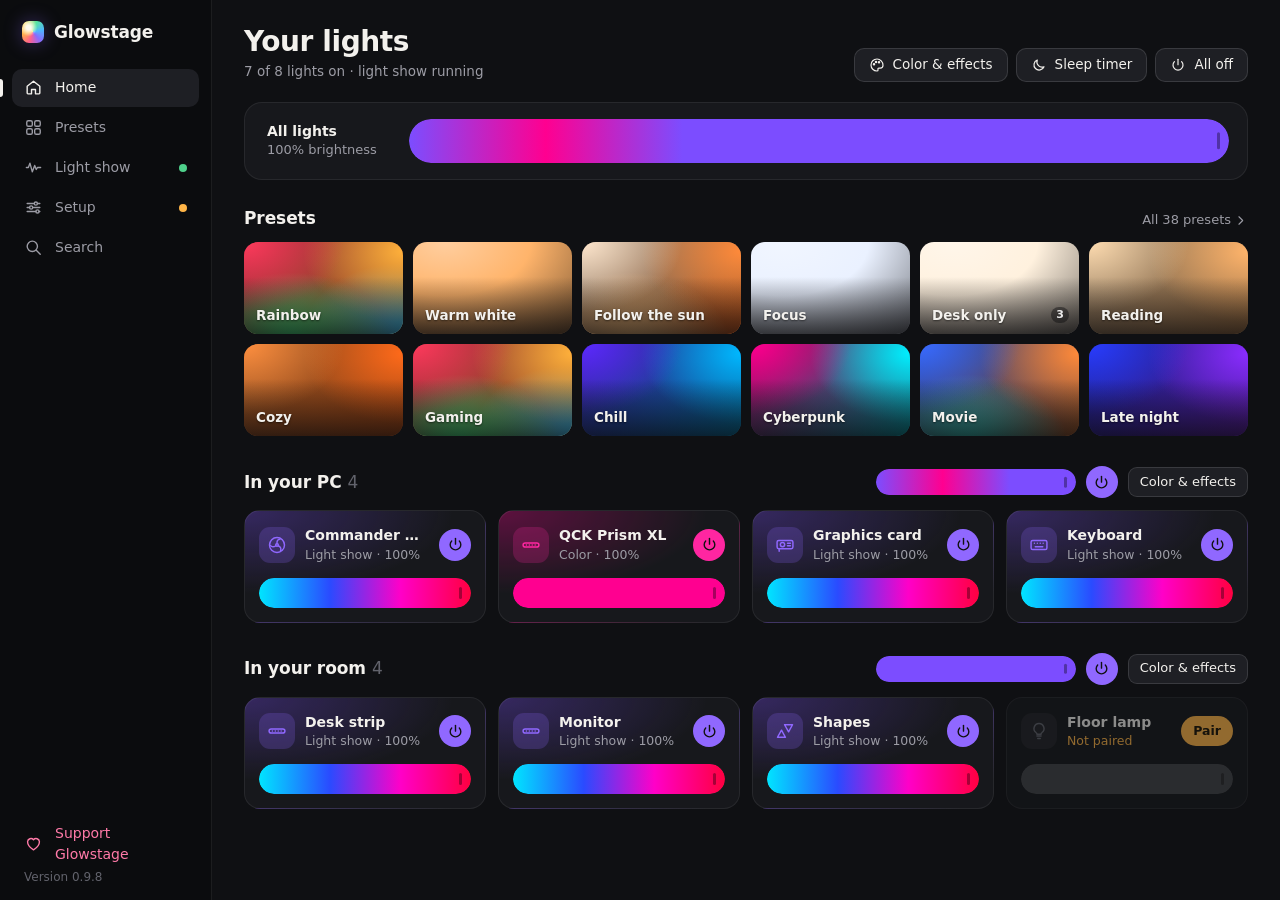
==== commit d098ed44: "PC load and Gradient looks, links for Stream Deck and Home Assistant, Screen sync on any display" ====
--- a/glowstage/ui/index.html
+++ b/glowstage/ui/index.html
@@ -246,6 +246,13 @@
         <input type="checkbox" id="fx-flow-on" class="switch" aria-label="Flow from light to light">
       </label>
       <p id="fx-note" class="hint fx-note"></p>
+      <div id="fx-screen" hidden>
+        <label class="field-row fx-screen">
+          <span class="field-label">Screen</span>
+          <select id="fx-screen-pick"></select>
+        </label>
+        <p id="fx-screen-note" class="hint fx-note" role="status" hidden></p>
+      </div>
       <div id="fx-grid" class="fx-grid"></div>
     </section>
 
--- a/glowstage/ui/style.css
+++ b/glowstage/ui/style.css
@@ -285,6 +285,10 @@
 .phone-text { flex: 1 1 260px; min-width: 0; }
 .phone-text p { margin: 0 0 8px; }
 .phone-url { display: block; word-break: break-all; font-size: 12.5px; color: var(--muted); background: var(--card-2); padding: 8px 10px; border-radius: 8px; margin: 0 0 10px; }
+.phone-links { margin-top: 18px; }
+.phone-links h4 { margin: 0 0 6px; }
+.phone-link { display: block; width: 100%; box-sizing: border-box; font: inherit; font-size: 12.5px; color: var(--muted); background: var(--card-2); padding: 8px 10px; border: 1px solid transparent; border-radius: 8px; margin: 8px 0 10px; }
+.sr-only { position: absolute; width: 1px; height: 1px; overflow: hidden; clip: rect(0 0 0 0); white-space: nowrap; }
 .toast-action {
   pointer-events: auto; margin-left: 14px; padding: 4px 10px; border-radius: 8px; border: 1px solid currentColor; background: transparent;
   color: inherit; font: inherit; font-weight: 600; cursor: pointer;
@@ -332,6 +336,17 @@
   font-size: 11px; font-weight: 600; letter-spacing: .02em; color: #fff; background: rgba(10,10,12,.55);
 }
 .preset-kind svg { width: 14px; height: 14px; }
+/* a preset that sets only some of the lights: a small count next to the music mark */
+.preset-some {
+  position: absolute; right: 10px; bottom: 11px; min-width: 16px; padding: 0 5px; border-radius: 999px;
+  font-size: 11px; font-weight: 600; line-height: 16px; text-align: center; color: rgba(255,255,255,.9); background: rgba(10,10,12,.45);
+}
+.preset-some.with-kind { right: 32px; }
+/* the lights to pick when saving a preset */
+.pick-group { display: flex; align-items: center; justify-content: space-between; gap: 8px; margin-top: 12px; }
+.pick-group .field-label { margin: 0; width: auto; flex: 1; white-space: nowrap; }
+.pick-all { display: flex; gap: 6px; }
+.pick-group + .check-list { margin-top: 0; max-height: none; }
 .preset-x {
   position: absolute; top: 7px; right: 7px; width: 24px; height: 24px; border-radius: 50%; border: 0; padding: 0;
   display: grid; place-items: center; background: rgba(10,10,12,.55); color: #fff; opacity: 0; transition: opacity .15s;
@@ -467,6 +482,8 @@
 .color-well input::-webkit-color-swatch-wrapper { padding: 0; }
 .color-well input::-webkit-color-swatch { border: 0; border-radius: 50%; }
 .fx-note { font-size: 12.5px; margin: -4px 0 14px; }
+.fx-screen select { flex: 1; }
+#fx-screen-note { margin-top: -6px; }
 .fx-grid { display: grid; grid-template-columns: repeat(2, minmax(0, 1fr)); gap: 8px; }
 .fx-group { grid-column: 1 / -1; display: flex; align-items: center; gap: 8px; margin: 10px 0 2px; font-weight: 600; font-size: 13.5px; }
 .fx-group:first-child { margin-top: 0; }
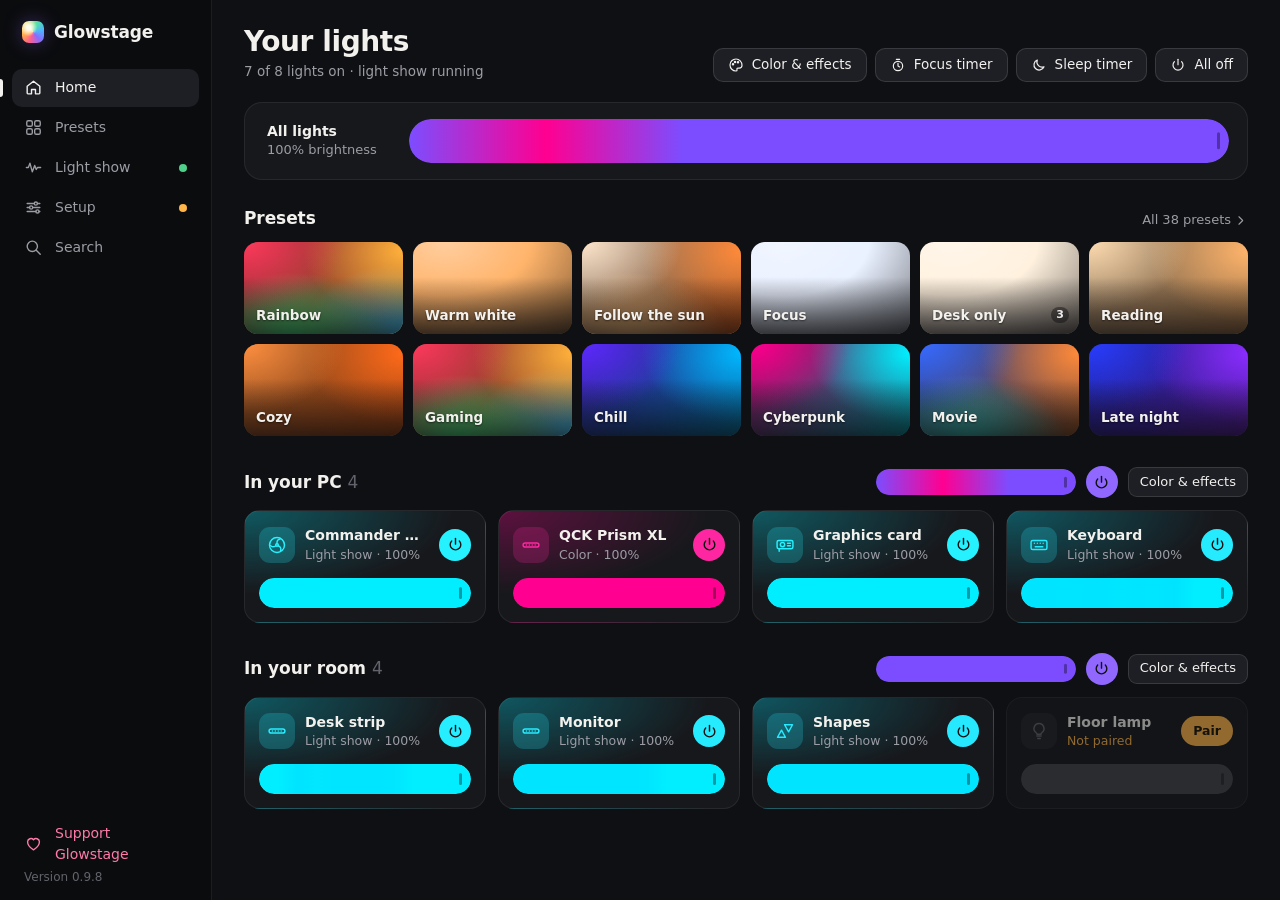
==== commit 1a5f30c7: "League of Legends lighting, a focus timer, colors from your wallpaper or a phone photo, modes that w" ====
--- a/glowstage/ui/index.html
+++ b/glowstage/ui/index.html
@@ -15,6 +15,7 @@
       <symbol id="i-setup" viewBox="0 0 24 24"><path d="M4 7h9M17 7h3M4 12h3M11 12h9M4 17h11M19 17h1"/><circle cx="15" cy="7" r="2"/><circle cx="9" cy="12" r="2"/><circle cx="17" cy="17" r="2"/></symbol>
       <symbol id="i-heart" viewBox="0 0 24 24"><path d="M12 20s-7.5-4.6-7.5-10.2A4.3 4.3 0 0 1 12 7.2a4.3 4.3 0 0 1 7.5 2.6C19.5 15.4 12 20 12 20z"/></symbol>
       <symbol id="i-more" viewBox="0 0 24 24"><circle cx="6" cy="12" r="1.4"/><circle cx="12" cy="12" r="1.4"/><circle cx="18" cy="12" r="1.4"/></symbol>
+      <symbol id="i-timer" viewBox="0 0 24 24"><circle cx="12" cy="13.5" r="7"/><path d="M12 9.5v4l2.5 1.5M9.5 3.5h5"/></symbol>
       <symbol id="i-moon" viewBox="0 0 24 24"><path d="M19.5 14.6A7.8 7.8 0 0 1 9.4 4.5a7.8 7.8 0 1 0 10.1 10.1z"/></symbol>
       <symbol id="i-power" viewBox="0 0 24 24"><path d="M12 3.5v8"/><path d="M6.6 6.9a7.5 7.5 0 1 0 10.8 0"/></symbol>
       <symbol id="i-strip" viewBox="0 0 24 24"><rect x="2.5" y="9.5" width="19" height="5" rx="2.5"/><path d="M6.5 12h.01M10 12h.01M13.5 12h.01M17 12h.01"/></symbol>
@@ -63,6 +64,7 @@
         </div>
         <div class="head-actions">
           <button id="all-color" class="btn" type="button"><svg><use href="#i-palette"/></svg>Color &amp; effects</button>
+          <button id="focus-timer" class="btn" type="button" title="Work and break rounds: your lights show the break"><svg><use href="#i-timer"/></svg>Focus timer</button>
           <button id="sleep-timer" class="btn" type="button" title="Fade out and switch off after a while"><svg><use href="#i-moon"/></svg>Sleep timer</button>
           <button id="all-power" class="btn btn-power" type="button"><svg><use href="#i-power"/></svg><span>All off</span></button>
         </div>
@@ -102,6 +104,8 @@
           <p class="page-sub">One click sets every light. Presets also show up in the tray menu. Drag one to change the order.</p>
         </div>
         <div class="head-actions">
+          <button id="take-turns" class="btn" type="button" title="Switch between a few presets by itself, every few minutes"><svg><use href="#i-presets"/></svg>Take turns</button>
+          <button id="from-picture" class="btn" type="button" title="Your lights take the main colors of a photo, left to right as they stand"><svg><use href="#i-palette"/></svg>From a picture</button>
           <button id="save-preset" class="btn" type="button"><svg><use href="#i-plus"/></svg>Save current as preset</button>
         </div>
       </header>
--- a/glowstage/ui/style.css
+++ b/glowstage/ui/style.css
@@ -326,6 +326,19 @@
   padding: 10px 2px; border-bottom: 1px solid var(--line); cursor: pointer;
 }
 .check-row:last-child { border-bottom: 0; }
+/* Presets in turn: how often and in what order on one line, the presets in one scrolling list */
+/* "Show me" on the What's new card: the button glows twice so the eye finds it */
+.btn-pulse { animation: btn-pulse .8s var(--ease) 2; }
+@keyframes btn-pulse { 50% { box-shadow: 0 0 0 4px rgba(243, 241, 237, .22); } }
+@media (prefers-reduced-motion: reduce) { .btn-pulse { animation: none; outline: 2px solid var(--text); } }
+.cycle-when { display: flex; align-items: center; gap: 10px; flex-wrap: wrap; margin: 12px 0 6px; }
+.cycle-when .field-label { margin: 0; width: auto; }
+.cycle-when select { flex: 0 1 160px; }
+.cycle-shuffle { display: flex; align-items: center; gap: 10px; margin-left: auto; }
+.focus-grid { display: grid; grid-template-columns: auto minmax(0, 1fr); gap: 10px 14px; align-items: center; margin: 14px 0 4px; }
+.focus-grid .field-label { margin: 0; width: auto; }
+.cycle-list { max-height: 44vh; overflow: auto; margin-top: 8px; padding-right: 4px; }
+.cycle-list .check-list { max-height: none; overflow: visible; }
 .check-text { display: flex; flex-direction: column; min-width: 0; }
 .check-name { font-weight: 600; white-space: nowrap; overflow: hidden; text-overflow: ellipsis; }
 .check-text .muted { font-size: 12.5px; }
@@ -616,6 +629,12 @@
 }
 .modal-card.is-wide { width: min(660px, 94vw); }
 .modal-card h2 { margin: 0 0 10px; font-family: var(--f-display); font-size: 20px; font-weight: 600; }
+.picture-colors .pic-top { display: flex; gap: 14px; align-items: center; margin-bottom: 14px; }
+.pic-thumb { width: 120px; height: 90px; object-fit: cover; border-radius: 10px; flex: none; background: var(--card-2); }
+.pic-found { min-width: 0; }
+.pic-swatches { display: flex; gap: 6px; margin-bottom: 10px; }
+.picture-colors .follow-row { border-bottom: 0; margin-bottom: 8px; }
+.pic-swatch { width: 28px; height: 28px; border-radius: 50%; box-shadow: inset 0 0 0 1px rgba(255,255,255,.14); }
 .modal-error { color: var(--danger); font-size: 13px; margin: 12px 0 0; }
 .modal-actions { display: flex; justify-content: flex-end; gap: 8px; margin-top: 20px; }
 .toasts { position: fixed; left: 50%; bottom: 22px; transform: translateX(-50%); display: flex; flex-direction: column; align-items: center; gap: 8px; z-index: 40; pointer-events: none; }
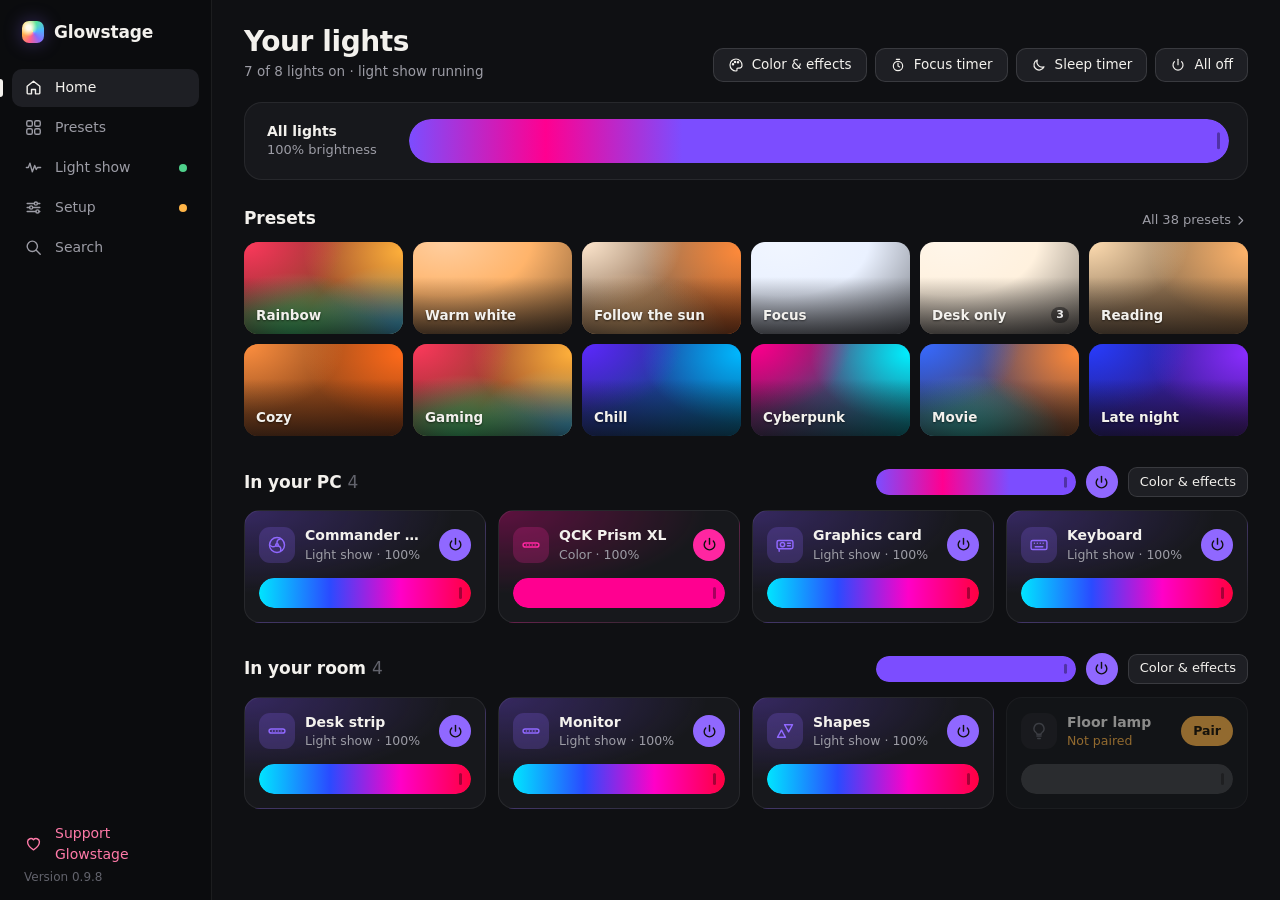
==== commit 77061b2d: "Holiday looks, the light show in your own colors, your own hotkeys, pause the automatic looks" ====
--- a/glowstage/ui/index.html
+++ b/glowstage/ui/index.html
@@ -166,6 +166,22 @@
             <input type="checkbox" id="show-auto" class="switch">
           </label>
         </div>
+        <div class="card control control-colors">
+          <div class="colors-head">
+            <span class="control-text"><span class="control-title">Colors</span><span id="show-colors-sub" class="muted"></span></span>
+            <div class="seg" role="radiogroup" aria-label="Colors of the show">
+              <button id="show-colors-music" type="button" role="radio" aria-checked="true">Follow the music</button>
+              <button id="show-colors-mine" type="button" role="radio" aria-checked="false">My colors</button>
+            </div>
+          </div>
+          <div id="show-colors-box" class="colors-box" hidden>
+            <div id="show-colors" class="chips"></div>
+            <div id="show-colors-tray" class="colors-tray" hidden>
+              <div id="show-colors-recent" class="swatches"></div>
+              <label class="color-well"><input type="color" id="show-colors-pick" value="#ff8800"><span>Pick another</span></label>
+            </div>
+          </div>
+        </div>
         <div class="card control control-note">
           <span class="control-title">How it works</span>
           <span id="show-how" class="muted">Listens to what your PC plays (no microphone), hears the genre with a small AI model on this PC, and follows the beat, build-ups and drops.</span>
--- a/glowstage/ui/style.css
+++ b/glowstage/ui/style.css
@@ -307,6 +307,23 @@
   font: 600 12.5px/1.5 ui-monospace, "Cascadia Mono", Consolas, monospace; white-space: nowrap;
 }
 .keys-row span { color: var(--muted); font-size: 13.5px; }
+/* the dialog that changes the hotkeys */
+.hk .hint { margin: 0 0 8px; }
+.hk-row { display: grid; grid-template-columns: minmax(0, 1fr) auto; gap: 2px 12px; align-items: center; padding: 6px 0; border-top: 1px solid var(--line); }
+.hk-what { display: flex; flex-direction: column; font-size: 13.5px; min-width: 0; }
+.hk-detail { color: var(--muted); font-size: 12px; }
+.hk-keycell { display: flex; align-items: center; justify-content: flex-end; gap: 4px; }
+.hk-gap, .hk-clear { width: 58px; flex: none; }
+.hk-key {
+  width: 190px; flex: none; padding: 4px 10px; border-radius: 8px; border: 1px solid var(--line-2); background: var(--card-2); color: var(--text);
+  font: 600 12.5px/1.6 ui-monospace, "Cascadia Mono", Consolas, monospace; text-align: center; cursor: pointer;
+}
+.hk-key:hover { background: var(--hover); }
+.hk-key:focus-visible { outline: 2px solid var(--text); outline-offset: 2px; }
+.hk-key.is-empty { color: var(--muted); font-weight: 400; }
+.hk-key.is-capturing { border-color: var(--warn); color: var(--warn); }
+.hk-msg { grid-column: 1 / -1; margin: 0; color: var(--warn); font-size: 12.5px; }
+.hk-add { margin-top: 10px; display: flex; flex-direction: column; gap: 6px; align-items: flex-start; }
 .fx-flow { cursor: pointer; }
 .fx-flow-text { flex: 1; color: var(--muted); font-size: 13px; }
 .preset-menu .form-actions { margin-top: 10px; }
@@ -406,6 +423,29 @@
 .switch-row { display: flex; align-items: center; justify-content: space-between; gap: 10px; cursor: pointer; }
 .switch-row .muted { font-size: 12.5px; }
 .control-note .muted { font-size: 12.5px; }
+.control-colors { grid-column: 1 / -1; }
+.control-colors .muted { font-size: 12.5px; }
+.colors-head { display: flex; align-items: center; justify-content: space-between; gap: 12px; flex-wrap: wrap; }
+.seg { display: flex; gap: 2px; padding: 3px; border-radius: 11px; background: var(--card-2); }
+.seg button {
+  height: 30px; padding: 0 14px; border: 0; border-radius: 8px; background: transparent; color: var(--muted);
+  font-size: 13px; font-weight: 500;
+}
+.seg button:hover { color: var(--text); }
+.seg button[aria-checked="true"] { background: var(--hover); color: var(--text); }
+.colors-box { display: flex; flex-direction: column; gap: 10px; }
+.chips { display: flex; flex-wrap: wrap; gap: 10px; align-items: center; }
+.chip { position: relative; width: 38px; height: 38px; border-radius: 50%; border: 0; padding: 0; box-shadow: inset 0 0 0 1px rgba(255,255,255,.14); }
+.chip-x {
+  position: absolute; top: -5px; right: -5px; width: 18px; height: 18px; border-radius: 50%; border: 0; padding: 0;
+  background: var(--card-2); color: var(--text); font-size: 12px; line-height: 18px; box-shadow: 0 0 0 1px var(--line-2);
+}
+.chip-x:hover { background: var(--hover); }
+.chip-x:focus-visible, .chip-add:focus-visible { outline: 2px solid var(--primary); outline-offset: 2px; }
+.chip-add { height: 38px; padding: 0 14px; border-radius: 999px; border: 1px dashed var(--line-2); background: transparent; color: var(--muted); font-size: 13px; }
+.chip-add:hover { color: var(--text); border-color: var(--muted); }
+.colors-tray { display: flex; align-items: center; gap: 14px; flex-wrap: wrap; }
+.colors-tray .swatches { grid-template-columns: repeat(8, 30px); margin-bottom: 0; }
 .control-note .link-btn { align-self: flex-start; font-size: 12.5px; margin-top: -4px; }
 .range-ends { display: flex; justify-content: space-between; color: var(--faint); font-size: 12px; }
 #show-intensity, #show-sync { flex: none; }
@@ -486,6 +526,10 @@
 .pipette-btn svg { width: 15px; height: 15px; }
 select { height: 34px; padding: 0 8px; border-radius: 9px; border: 1px solid var(--line-2); background: var(--card); min-width: 0; }
 input[type="range"] { flex: 1; margin: 0; accent-color: var(--text); min-width: 0; }
+/* Setup → Lights → Balance */
+.balance-dialog .control-head { margin-top: 14px; }
+.balance-row { display: flex; align-items: center; gap: 10px; margin: 6px 0 2px; font-size: 12.5px; }
+.balance-val { font-size: 12.5px; }
 
 /* effects */
 .fx-speed-val { width: 26px; text-align: right; font-size: 13px; }
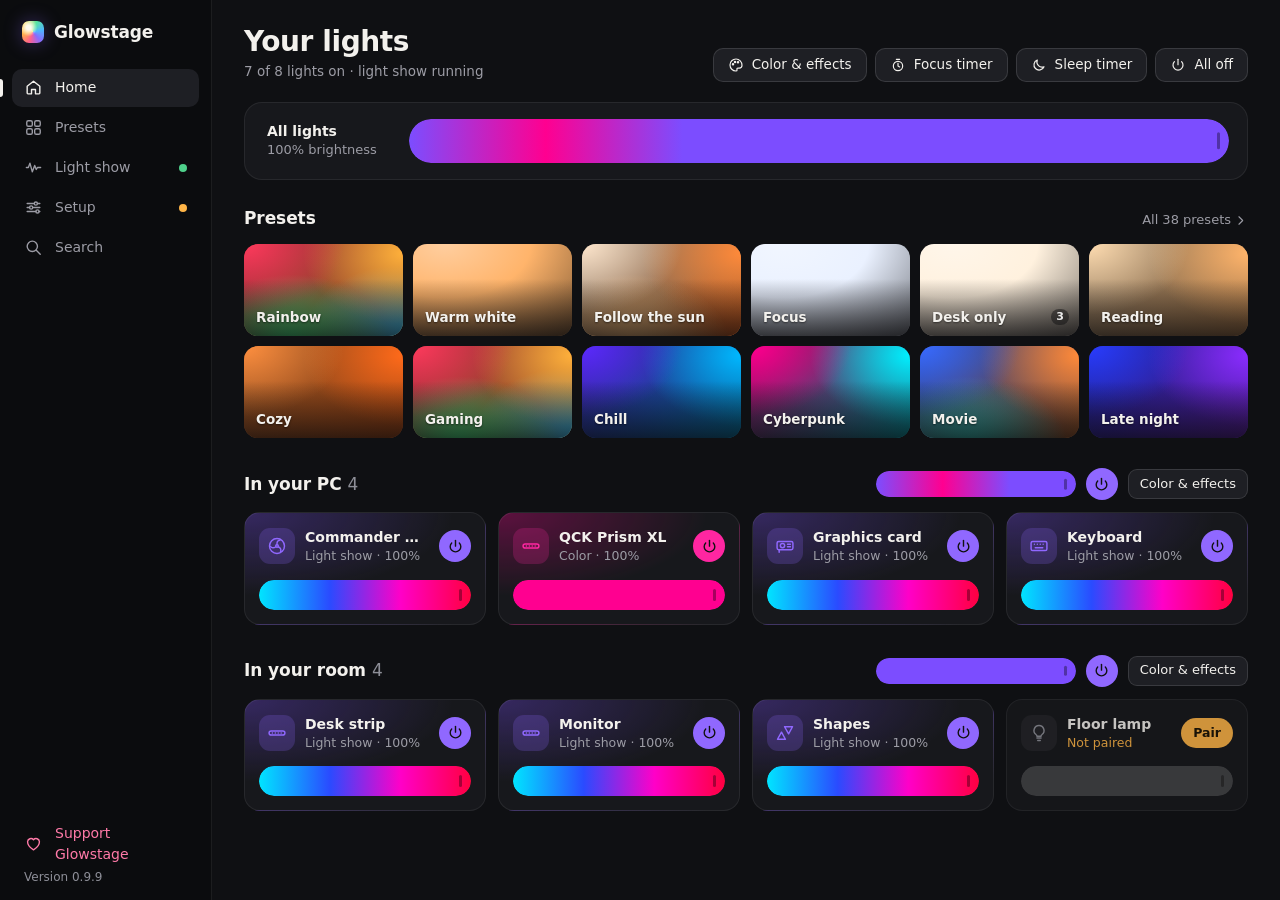
==== commit 25e7cd7c: "Rev lights for racing games, the phone remote as an app, a faster start, keyboard and screen reader " ====
--- a/glowstage/ui/index.html
+++ b/glowstage/ui/index.html
@@ -42,14 +42,14 @@
       <span class="brand-name">Glowstage</span>
     </div>
     <div class="nav">
-      <button class="nav-item" data-page="home" data-tip="Home" type="button"><svg><use href="#i-home"/></svg><span>Home</span></button>
-      <button class="nav-item" data-page="presets" data-tip="Presets" type="button"><svg><use href="#i-presets"/></svg><span>Presets</span></button>
-      <button class="nav-item" data-page="show" data-tip="Light show" type="button"><svg><use href="#i-show"/></svg><span>Light show</span><i id="nav-live" class="live-dot" hidden></i></button>
-      <button class="nav-item" data-page="setup" data-tip="Setup" type="button"><svg><use href="#i-setup"/></svg><span>Setup</span><i id="nav-badge" class="nav-badge" hidden></i></button>
-      <button id="search-open" class="nav-item" data-tip="Search (Ctrl+K)" type="button"><svg><use href="#i-search"/></svg><span>Search</span></button>
+      <button class="nav-item" data-page="home" data-tip="Home" type="button"><svg aria-hidden="true" focusable="false"><use href="#i-home"/></svg><span>Home</span></button>
+      <button class="nav-item" data-page="presets" data-tip="Presets" type="button"><svg aria-hidden="true" focusable="false"><use href="#i-presets"/></svg><span>Presets</span></button>
+      <button class="nav-item" data-page="show" data-tip="Light show" type="button"><svg aria-hidden="true" focusable="false"><use href="#i-show"/></svg><span>Light show</span><i id="nav-live" class="live-dot" hidden></i></button>
+      <button class="nav-item" data-page="setup" data-tip="Setup" type="button"><svg aria-hidden="true" focusable="false"><use href="#i-setup"/></svg><span>Setup</span><i id="nav-badge" class="nav-badge" hidden></i></button>
+      <button id="search-open" class="nav-item" data-tip="Search (Ctrl+K)" type="button"><svg aria-hidden="true" focusable="false"><use href="#i-search"/></svg><span>Search</span></button>
     </div>
     <div class="side-foot">
-      <button id="support" class="nav-item nav-support" data-tip="Support Glowstage" type="button" hidden><svg><use href="#i-heart"/></svg><span>Support Glowstage</span></button>
+      <button id="support" class="nav-item nav-support" data-tip="Support Glowstage" type="button" hidden><svg aria-hidden="true" focusable="false"><use href="#i-heart"/></svg><span>Support Glowstage</span></button>
       <span id="version" class="side-version"></span>
     </div>
   </nav>
@@ -63,10 +63,10 @@
           <p id="home-sub" class="page-sub"></p>
         </div>
         <div class="head-actions">
-          <button id="all-color" class="btn" type="button"><svg><use href="#i-palette"/></svg>Color &amp; effects</button>
-          <button id="focus-timer" class="btn" type="button" title="Work and break rounds: your lights show the break"><svg><use href="#i-timer"/></svg>Focus timer</button>
-          <button id="sleep-timer" class="btn" type="button" title="Fade out and switch off after a while"><svg><use href="#i-moon"/></svg>Sleep timer</button>
-          <button id="all-power" class="btn btn-power" type="button"><svg><use href="#i-power"/></svg><span>All off</span></button>
+          <button id="all-color" class="btn" type="button"><svg aria-hidden="true" focusable="false"><use href="#i-palette"/></svg>Color &amp; effects</button>
+          <button id="focus-timer" class="btn" type="button" title="Work and break rounds: your lights show the break"><svg aria-hidden="true" focusable="false"><use href="#i-timer"/></svg>Focus timer</button>
+          <button id="sleep-timer" class="btn" type="button" title="Fade out and switch off after a while"><svg aria-hidden="true" focusable="false"><use href="#i-moon"/></svg>Sleep timer</button>
+          <button id="all-power" class="btn btn-power" type="button"><svg aria-hidden="true" focusable="false"><use href="#i-power"/></svg><span>All off</span></button>
         </div>
       </header>
 
@@ -84,7 +84,7 @@
 
       <div class="section-head">
         <h2>Presets</h2>
-        <button id="see-presets" class="link" type="button">All presets<svg><use href="#i-chevron"/></svg></button>
+        <button id="see-presets" class="link" type="button">All presets<svg aria-hidden="true" focusable="false"><use href="#i-chevron"/></svg></button>
       </div>
       <div id="quick-presets" class="preset-grid preset-grid-quick"></div>
 
@@ -104,9 +104,9 @@
           <p class="page-sub">One click sets every light. Presets also show up in the tray menu. Drag one to change the order.</p>
         </div>
         <div class="head-actions">
-          <button id="take-turns" class="btn" type="button" title="Switch between a few presets by itself, every few minutes"><svg><use href="#i-presets"/></svg>Take turns</button>
-          <button id="from-picture" class="btn" type="button" title="Your lights take the main colors of a photo, left to right as they stand"><svg><use href="#i-palette"/></svg>From a picture</button>
-          <button id="save-preset" class="btn" type="button"><svg><use href="#i-plus"/></svg>Save current as preset</button>
+          <button id="take-turns" class="btn" type="button" title="Switch between a few presets by itself, every few minutes"><svg aria-hidden="true" focusable="false"><use href="#i-presets"/></svg>Take turns</button>
+          <button id="from-picture" class="btn" type="button" title="Your lights take the main colors of a photo, left to right as they stand"><svg aria-hidden="true" focusable="false"><use href="#i-palette"/></svg>From a picture</button>
+          <button id="save-preset" class="btn" type="button"><svg aria-hidden="true" focusable="false"><use href="#i-plus"/></svg>Save current as preset</button>
         </div>
       </header>
       <div id="preset-list"></div>
@@ -127,13 +127,13 @@
 
       <div class="stage card">
         <div class="stage-bar">
-          <span id="plot-hint" class="stage-hint"></span>
+          <span id="plot-hint" class="stage-hint" aria-live="polite"></span>
           <span class="spacer"></span>
           <button id="stage-reset" class="btn btn-quiet btn-sm" type="button" hidden>Reset layout</button>
-          <button id="arrange" class="btn btn-sm" type="button" aria-pressed="false"><svg><use href="#i-move"/></svg><span>Arrange</span></button>
+          <button id="arrange" class="btn btn-sm" type="button" aria-pressed="false"><svg aria-hidden="true" focusable="false"><use href="#i-move"/></svg><span>Arrange</span></button>
         </div>
         <div id="plot-floor" class="plot-floor">
-          <canvas id="plot-canvas" aria-label="Your lights on the stage, as seen from your chair"></canvas>
+          <canvas id="plot-canvas" role="img" aria-label="Your lights on the stage, as seen from your chair"></canvas>
           <div id="plot-empty" class="empty-state plot-empty" hidden>
             <p class="empty-title">No lights yet</p>
             <p>Glowstage looks for lights on your network and in your PC all the time.</p>
@@ -141,6 +141,7 @@
           </div>
         </div>
         <div id="inspector" class="inspector" hidden></div>
+        <div id="stage-live" class="sr-only" role="status"></div>
         <div id="plot-hud" class="readout" hidden></div>
       </div>
 
@@ -159,12 +160,25 @@
         <div class="card control control-switches">
           <label class="switch-row">
             <span class="control-text"><span class="control-title">Strobe</span><span class="muted">On the big moments</span></span>
-            <input type="checkbox" id="show-strobe" class="switch">
+            <input type="checkbox" id="show-strobe" class="switch" role="switch">
           </label>
           <label class="switch-row" title="Starts the show when music with a beat plays, and puts your lights back after 30 seconds of quiet">
             <span class="control-text"><span class="control-title">Start by itself</span><span class="muted">When music plays</span></span>
-            <input type="checkbox" id="show-auto" class="switch">
+            <input type="checkbox" id="show-auto" class="switch" role="switch">
           </label>
+        </div>
+        <div class="card control control-listen">
+          <div class="colors-head">
+            <span class="control-text"><span class="control-title">Listen to</span><span id="show-listen-sub" class="muted"></span></span>
+            <div class="seg" role="radiogroup" aria-label="What the show listens to">
+              <button id="show-listen-pc" type="button" role="radio" aria-checked="true">What this PC plays</button>
+              <button id="show-listen-mic" type="button" role="radio" aria-checked="false">A microphone</button>
+            </div>
+          </div>
+          <div id="show-mic-box" class="listen-box" hidden>
+            <select id="show-mic-pick" aria-label="Microphone"></select>
+            <span id="show-mic-note" class="muted"></span>
+          </div>
         </div>
         <div class="card control control-colors">
           <div class="colors-head">
@@ -212,21 +226,21 @@
           <span id="target-meta" class="muted"></span>
         </div>
       </div>
-      <button id="sheet-close" class="icon-btn" type="button" aria-label="Close"><svg><use href="#i-x"/></svg></button>
+      <button id="sheet-close" class="icon-btn" type="button" aria-label="Close"><svg aria-hidden="true" focusable="false"><use href="#i-x"/></svg></button>
     </header>
     <div class="sheet-controls">
       <div id="sheet-slider" class="slider" role="slider" tabindex="0" aria-label="Brightness" aria-valuemin="0" aria-valuemax="100"><div class="slider-fill"></div></div>
-      <button id="sheet-power" class="icon-btn icon-btn-power" type="button" aria-label="On or off"><svg><use href="#i-power"/></svg></button>
+      <button id="sheet-power" class="icon-btn icon-btn-power" type="button" aria-label="On or off"><svg aria-hidden="true" focusable="false"><use href="#i-power"/></svg></button>
     </div>
     <div class="tabs" role="tablist" aria-label="What the lights do">
-      <button role="tab" type="button" data-tab="color" aria-selected="true">Color</button>
-      <button role="tab" type="button" data-tab="effects" aria-selected="false">Effects</button>
-      <button role="tab" type="button" data-tab="native" aria-selected="false">Built-in</button>
-    </div>
-
-    <section id="tab-color" class="tab-panel" role="tabpanel">
-      <div class="wheel-wrap">
-        <canvas id="wheel" width="560" height="560" aria-label="Color wheel"></canvas>
+      <button role="tab" type="button" id="tabbtn-color" data-tab="color" aria-controls="tab-color" aria-selected="true">Color</button>
+      <button role="tab" type="button" id="tabbtn-effects" data-tab="effects" aria-controls="tab-effects" aria-selected="false" tabindex="-1">Effects</button>
+      <button role="tab" type="button" id="tabbtn-native" data-tab="native" aria-controls="tab-native" aria-selected="false" tabindex="-1">Built-in</button>
+    </div>
+
+    <section id="tab-color" class="tab-panel" role="tabpanel" aria-labelledby="tabbtn-color">
+      <div class="wheel-wrap" role="slider" tabindex="0" aria-roledescription="color wheel" aria-label="Color: hue and saturation" aria-valuemin="0" aria-valuemax="359" aria-valuenow="0" title="Arrow keys: left and right change the hue, up and down the saturation (Shift for small steps)">
+        <canvas id="wheel" width="560" height="560" aria-hidden="true"></canvas>
         <div id="wheel-handle" class="wheel-handle" aria-hidden="true"></div>
       </div>
       <div id="swatches" class="swatches"></div>
@@ -243,11 +257,11 @@
       <div class="field-row">
         <span class="field-label">Hex</span>
         <input id="hex" class="text-input hex-input num" maxlength="7" spellcheck="false" autocomplete="off" aria-label="Color code, like #ff8800">
-        <button id="eyedropper" class="btn pipette-btn" type="button" title="Pick a color from anywhere on your screen" hidden><svg><use href="#i-pipette"/></svg>Pick from screen</button>
-      </div>
-    </section>
-
-    <section id="tab-effects" class="tab-panel" role="tabpanel" hidden>
+        <button id="eyedropper" class="btn pipette-btn" type="button" title="Pick a color from anywhere on your screen" hidden><svg aria-hidden="true" focusable="false"><use href="#i-pipette"/></svg>Pick from screen</button>
+      </div>
+    </section>
+
+    <section id="tab-effects" class="tab-panel" role="tabpanel" aria-labelledby="tabbtn-effects" hidden>
       <div class="field-row">
         <span class="field-label">Speed</span>
         <input type="range" id="fx-speed" min="1" max="100" aria-label="Speed">
@@ -263,7 +277,7 @@
       <label id="fx-flow" class="field-row fx-flow" hidden>
         <span class="field-label">Flow</span>
         <span class="fx-flow-text">From light to light, along the stage</span>
-        <input type="checkbox" id="fx-flow-on" class="switch" aria-label="Flow from light to light">
+        <input type="checkbox" id="fx-flow-on" class="switch" role="switch" aria-label="Flow from light to light">
       </label>
       <p id="fx-note" class="hint fx-note"></p>
       <div id="fx-screen" hidden>
@@ -276,13 +290,13 @@
       <div id="fx-grid" class="fx-grid"></div>
     </section>
 
-    <section id="tab-native" class="tab-panel" role="tabpanel" hidden>
+    <section id="tab-native" class="tab-panel" role="tabpanel" aria-labelledby="tabbtn-native" hidden>
       <div id="native-empty" class="empty-state">
         <p class="empty-title">Pick one strip or panel set</p>
         <p>Built-in effects run on the light itself. Open a single WLED strip or Nanoleaf panel set.</p>
       </div>
       <div id="native-body" class="native-layout" hidden>
-        <input id="native-search" class="text-input search" type="search" placeholder="Search effects" autocomplete="off">
+        <input id="native-search" class="text-input search" type="search" placeholder="Search effects" aria-label="Search effects" autocomplete="off">
         <div class="native-tools">
           <label id="native-speed-wrap" class="field-row"><span class="field-label">Speed</span>
             <input type="range" id="native-speed" min="1" max="100"></label>
@@ -311,7 +325,7 @@
     <div class="modal-card" role="dialog" aria-modal="true" aria-labelledby="modal-title">
       <h2 id="modal-title"></h2>
       <div id="modal-body"></div>
-      <p id="modal-error" class="modal-error" hidden></p>
+      <p id="modal-error" class="modal-error" role="alert" hidden></p>
       <div class="modal-actions">
         <button id="modal-cancel" class="btn" type="button">Cancel</button>
         <button id="modal-ok" class="btn btn-primary" type="button"></button>
--- a/glowstage/ui/style.css
+++ b/glowstage/ui/style.css
@@ -13,7 +13,7 @@
   --line-2: rgba(255, 255, 255, 0.12);
   --text: #f3f1ed;
   --muted: #9c9ca5;
-  --faint: #62636c;
+  --faint: #8e8f98;            /* the quietest text (counts, small labels): still 4.5:1 on every surface above */
   --primary: #f3f1ed;          /* buttons that do the main thing: warm white with dark text */
   --primary-ink: #141418;
   --ok: #4fd18b;
@@ -83,7 +83,7 @@
   transition: background .15s, color .15s;
 }
 .icon-btn:hover { color: var(--text); background: var(--card-2); }
-.link { display: inline-flex; align-items: center; gap: 2px; border: 0; background: none; padding: 0; color: var(--muted); font-size: 13px; }
+.link { display: inline-flex; align-items: center; gap: 2px; min-height: 24px; border: 0; background: none; padding: 0; color: var(--muted); font-size: 13px; }
 .link:hover { color: var(--text); }
 .link svg { width: 15px; height: 15px; }
 
@@ -126,10 +126,11 @@
 /* ---------- pages ---------- */
 .main { min-width: 0; overflow-y: auto; overflow-x: hidden; }
 .page { max-width: 1180px; margin: 0 auto; padding: 26px 32px 40px; }
-.page-head { display: flex; align-items: flex-end; justify-content: space-between; gap: 16px; margin-bottom: 20px; }
+.page-head { display: flex; flex-wrap: wrap; align-items: flex-end; justify-content: space-between; gap: 12px 16px; margin-bottom: 20px; }
+.page-head > div:first-child { flex: 1 1 260px; min-width: 0; }
 .page-head h1 { margin: 0; font-family: var(--f-display); font-size: 28px; font-weight: 600; letter-spacing: -.015em; line-height: 1.15; }
 .page-sub { margin: 4px 0 0; color: var(--muted); font-size: 13.5px; }
-.head-actions { display: flex; gap: 8px; flex: none; }
+.head-actions { display: flex; flex-wrap: wrap; gap: 8px; }
 .section-head { display: flex; align-items: baseline; justify-content: space-between; margin: 26px 0 12px; }
 .section-head h2 { margin: 0; font-family: var(--f-display); font-size: 17px; font-weight: 600; letter-spacing: -.005em; }
 .section-head .count { color: var(--faint); font-weight: 400; margin-left: 6px; }
@@ -168,7 +169,11 @@
 @media (max-width: 1180px) {
   .group-tools .slider { width: 150px; }
 }
-.tiles { display: grid; grid-template-columns: repeat(auto-fill, minmax(232px, 1fr)); gap: 12px; }
+.tiles, .group-cards { display: grid; grid-template-columns: repeat(auto-fill, minmax(232px, 1fr)); gap: 12px; }
+/* a card for one of your own groups: a tile with the group controls (power, brightness, color & effects) */
+.group-card { gap: 10px; cursor: default; }
+.group-card .slider { height: 26px; }
+.group-card .btn { align-self: flex-start; white-space: nowrap; }
 .tile {
   --c: #888; --lit: 0;
   position: relative; display: flex; flex-direction: column; gap: 14px;
@@ -182,7 +187,7 @@
 }
 .tile:hover { border-color: var(--line-2); }
 .tile.is-selected { border-color: color-mix(in srgb, var(--c) 70%, white 10%); box-shadow: 0 0 0 1px color-mix(in srgb, var(--c) 60%, transparent); }
-.tile.is-offline { opacity: .55; }
+.tile.is-offline { opacity: .8; }
 .tile-top { display: flex; align-items: center; gap: 10px; min-width: 0; }
 .tile .slider { flex: none; }
 .tile-icon {
@@ -194,6 +199,7 @@
 .tile-icon svg { width: 20px; height: 20px; }
 .tile.is-off .tile-icon, .tile.is-offline .tile-icon { color: var(--faint); background: rgba(255,255,255,.05); }
 .tile-text { display: flex; flex-direction: column; min-width: 0; flex: 1; }
+button.tile-open { align-items: stretch; padding: 0; border: 0; border-radius: 6px; background: transparent; color: inherit; text-align: left; font: inherit; }
 .tile-name { font-weight: 600; font-size: 14px; white-space: nowrap; overflow: hidden; text-overflow: ellipsis; }
 .tile-meta { color: var(--muted); font-size: 12.5px; white-space: nowrap; overflow: hidden; text-overflow: ellipsis; }
 .tile-meta.is-warn { color: var(--warn); }
@@ -218,6 +224,9 @@
   background: var(--card); isolation: isolate;
   transition: transform .15s var(--ease), box-shadow .2s;
 }
+/* the card is a box with two real buttons in it: the card itself (apply) and the "more" button */
+.preset-main { position: absolute; inset: 0; width: 100%; height: 100%; padding: 0; border: 0; border-radius: inherit; background: transparent; color: inherit; text-align: left; }
+.preset-main:focus-visible { outline-offset: -4px; }
 .preset:hover { transform: translateY(-2px); box-shadow: 0 10px 24px -12px rgba(0,0,0,.8); }
 .preset:active { transform: translateY(0); }
 /* dragging a preset to a new place: the card it lands before or after gets a bar on that side */
@@ -259,7 +268,7 @@
 /* schedule */
 .sched-list { display: flex; flex-direction: column; gap: 8px; margin: 6px 0 12px; }
 .sched-row { display: flex; align-items: center; gap: 8px; flex-wrap: wrap; padding: 8px 10px; border-radius: 12px; background: var(--card-2); }
-.sched-row.is-paused { opacity: .55; }
+.sched-row.is-paused { opacity: .8; }
 .sched-time { width: 112px; height: 34px; }
 .sched-when, .sched-offset { flex: 0 0 auto; }
 .sched-hint { font-size: 12.5px; white-space: nowrap; }
@@ -376,13 +385,16 @@
 .pick-group { display: flex; align-items: center; justify-content: space-between; gap: 8px; margin-top: 12px; }
 .pick-group .field-label { margin: 0; width: auto; flex: 1; white-space: nowrap; }
 .pick-all { display: flex; gap: 6px; }
+.pick-groups { align-items: flex-start; }
+.pick-groups .pick-all { flex-wrap: wrap; justify-content: flex-end; }
 .pick-group + .check-list { margin-top: 0; max-height: none; }
 .preset-x {
   position: absolute; top: 7px; right: 7px; width: 24px; height: 24px; border-radius: 50%; border: 0; padding: 0;
   display: grid; place-items: center; background: rgba(10,10,12,.55); color: #fff; opacity: 0; transition: opacity .15s;
 }
 .preset-x svg { width: 13px; height: 13px; stroke-width: 2.2; }
-.preset:hover .preset-x, .preset-x:focus-visible { opacity: 1; }
+.preset:hover .preset-x, .preset:focus-within .preset-x, .preset-x:focus-visible { opacity: 1; }
+.preset-x:focus-visible { outline-color: #fff; outline-offset: 1px; }
 .preset-x:hover { background: rgba(10,10,12,.85); }
 .preset-add {
   height: 92px; border-radius: 14px; border: 1.5px dashed var(--line-2); background: transparent; color: var(--muted);
@@ -423,7 +435,11 @@
 .switch-row { display: flex; align-items: center; justify-content: space-between; gap: 10px; cursor: pointer; }
 .switch-row .muted { font-size: 12.5px; }
 .control-note .muted { font-size: 12.5px; }
-.control-colors { grid-column: 1 / -1; }
+.control-colors, .control-listen { grid-column: 1 / -1; }
+.control-listen .muted { font-size: 12.5px; }
+.listen-box { display: flex; flex-direction: column; align-items: flex-start; gap: 8px; }
+.listen-box select { width: min(420px, 100%); }
+.listen-box .is-warn { color: var(--warn); }
 .control-colors .muted { font-size: 12.5px; }
 .colors-head { display: flex; align-items: center; justify-content: space-between; gap: 12px; flex-wrap: wrap; }
 .seg { display: flex; gap: 2px; padding: 3px; border-radius: 11px; background: var(--card-2); }
@@ -437,8 +453,8 @@
 .chips { display: flex; flex-wrap: wrap; gap: 10px; align-items: center; }
 .chip { position: relative; width: 38px; height: 38px; border-radius: 50%; border: 0; padding: 0; box-shadow: inset 0 0 0 1px rgba(255,255,255,.14); }
 .chip-x {
-  position: absolute; top: -5px; right: -5px; width: 18px; height: 18px; border-radius: 50%; border: 0; padding: 0;
-  background: var(--card-2); color: var(--text); font-size: 12px; line-height: 18px; box-shadow: 0 0 0 1px var(--line-2);
+  position: absolute; top: -9px; right: -9px; width: 24px; height: 24px; border-radius: 50%; border: 0; padding: 0;
+  background: var(--card-2); color: var(--text); font-size: 13px; line-height: 24px; box-shadow: 0 0 0 1px var(--line-2);
 }
 .chip-x:hover { background: var(--hover); }
 .chip-x:focus-visible, .chip-add:focus-visible { outline: 2px solid var(--primary); outline-offset: 2px; }
@@ -456,7 +472,7 @@
 }
 .control-hint { color: var(--muted); font-size: 12.5px; line-height: 1.4; margin-top: -2px; }
 .link-btn {
-  background: none; border: 0; padding: 0; font: inherit; color: var(--text); cursor: pointer;
+  min-height: 24px; background: none; border: 0; padding: 0; font: inherit; color: var(--text); cursor: pointer;
   text-decoration: underline; text-underline-offset: 2px; text-decoration-color: rgba(255,255,255,.35);
 }
 .link-btn:hover { text-decoration-color: currentColor; }
@@ -520,16 +536,20 @@
   height: 34px; padding: 0 11px; border-radius: 9px; border: 1px solid var(--line-2); background: var(--card);
   min-width: 0; transition: border-color .15s;
 }
-.text-input:focus { border-color: var(--muted); outline: none; }
+.text-input:focus { border-color: var(--muted); }
+.text-input:focus-visible { outline: 2px solid var(--text); outline-offset: 1px; }
 .hex-input { width: 120px; text-transform: uppercase; }
 .pipette-btn { margin-left: 8px; }
 .pipette-btn svg { width: 15px; height: 15px; }
 select { height: 34px; padding: 0 8px; border-radius: 9px; border: 1px solid var(--line-2); background: var(--card); min-width: 0; }
-input[type="range"] { flex: 1; margin: 0; accent-color: var(--text); min-width: 0; }
+input[type="range"] { flex: 1; margin: 0; accent-color: var(--text); min-width: 0; min-height: 24px; }   /* (the track stays thin; the area to grab is 24 px) */
 /* Setup → Lights → Balance */
 .balance-dialog .control-head { margin-top: 14px; }
 .balance-row { display: flex; align-items: center; gap: 10px; margin: 6px 0 2px; font-size: 12.5px; }
 .balance-val { font-size: 12.5px; }
+.balance-row > span:first-child:not(.muted) { flex: 1; }
+.balance-ask { margin: 14px 0 0; font-weight: 600; font-size: 13px; }
+.balance-now { font-size: 13px; font-weight: 600; min-width: 90px; }
 
 /* effects */
 .fx-speed-val { width: 26px; text-align: right; font-size: 13px; }
@@ -591,6 +611,10 @@
 .dev-line .text-input:hover { border-color: var(--line-2); }
 .dev-line .text-input:focus { border-color: var(--muted); background: var(--bg); }
 .dev-sub { color: var(--muted); font-size: 12.5px; padding-left: 18px; }
+.your-groups { margin-bottom: 18px; }
+.your-groups h4 { margin: 14px 0 4px; font-size: 14px; }
+.your-groups h4 .count { color: var(--faint); font-weight: 400; margin-left: 6px; }
+.group-row-name { flex: 1; min-width: 0; font-weight: 600; padding-left: 18px; white-space: nowrap; overflow: hidden; text-overflow: ellipsis; }
 .dev-actions { display: flex; gap: 6px; padding-left: 18px; flex-wrap: wrap; }
 .dev-actions .btn { height: 30px; font-size: 12.5px; padding: 0 11px; }
 .tape { font-size: 12px; color: var(--muted); padding: 2px 9px; border-radius: 999px; background: rgba(255,255,255,.06); flex: none; white-space: nowrap; }
@@ -716,5 +740,26 @@
   .readout-value { font-size: 16px; }
 }
 @media (prefers-reduced-motion: reduce) {
-  *, *::before, *::after { animation: none !important; transition: none !important; }
-}
+  *, *::before, *::after { animation: none !important; transition: none !important; scroll-behavior: auto !important; }
+}
+/* very narrow windows (or big text): the page wraps instead of cutting off, and the color panel floats over it */
+@media (max-width: 860px) {
+  .sheet { position: fixed; top: 0; right: 0; bottom: 0; z-index: 20; width: min(var(--sheet-w), 100%); box-shadow: -12px 0 30px rgba(0,0,0,.45); }
+  .readout { grid-template-columns: repeat(2, minmax(0, 1fr)); }
+}
+/* checkboxes that aren't switches: big enough to hit */
+input[type="checkbox"]:not(.switch) { width: 24px; height: 24px; margin: 0; flex: none; accent-color: var(--text); }
+/* Windows' high-contrast colors: the custom controls keep an edge and a visible state */
+@media (forced-colors: active) {
+  .slider, .kelvin-track, .switch, .seg button[aria-checked="true"], .fx-card[aria-pressed="true"], .preset.is-active { outline: 1px solid CanvasText; }
+  .switch:checked { background: Highlight; }
+  .switch::after { background: ButtonText; }
+  .slider-fill { background: Highlight; }
+}
+
+/* Setup → Schedule → Night limit */
+.night-part { margin-top: 18px; }
+.night-part h4 { margin: 0 0 6px; }
+.night-row { display: flex; flex-wrap: wrap; align-items: center; gap: 8px; margin: 6px 0 4px; }
+.night-row.is-off { opacity: .8; }
+.night-time { width: auto; min-width: 7.5em; }
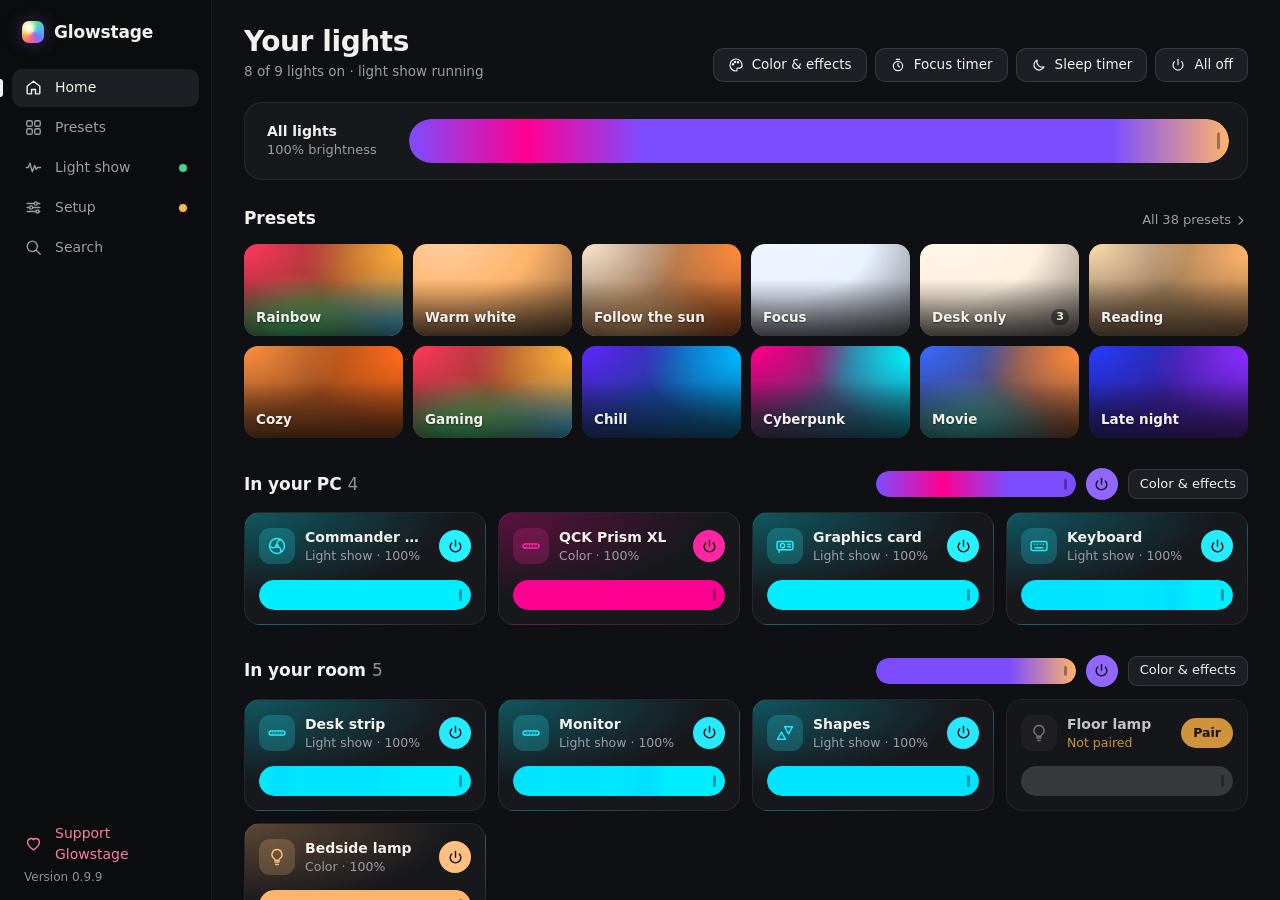
==== commit 69424cef: "WiZ lights, iRacing and Assetto Corsa rev lights, Ctrl+K understands commands, keyboard focus kept o" ====
--- a/glowstage/ui/index.html
+++ b/glowstage/ui/index.html
@@ -147,12 +147,12 @@
 
       <div class="show-controls">
         <div class="card control">
-          <div class="control-head"><span class="control-title">Intensity</span><span id="show-int-val" class="num muted"></span></div>
+          <div class="control-head"><span class="control-title" role="heading" aria-level="2">Intensity</span><span id="show-int-val" class="num muted"></span></div>
           <div id="show-intensity" class="slider" role="slider" tabindex="0" aria-label="Show intensity" aria-valuemin="1" aria-valuemax="100"><div class="slider-fill"></div></div>
           <div class="range-ends"><span>Smooth</span><span>Wild</span></div>
         </div>
         <div class="card control">
-          <div class="control-head"><span class="control-title">Sync</span><span id="show-sync-val" class="num muted"></span></div>
+          <div class="control-head"><span class="control-title" role="heading" aria-level="2">Sync</span><span id="show-sync-val" class="num muted"></span></div>
           <div id="show-sync" class="slider slider-zero" role="slider" tabindex="0" aria-label="When the lights react: earlier or later" aria-valuemin="0" aria-valuemax="100"><div class="slider-fill"></div></div>
           <div class="range-ends"><span>Earlier</span><span>Later</span></div>
           <div class="control-hint"><span id="show-sync-hint"></span> <button id="show-sync-auto" class="link-btn" type="button" hidden>Auto</button></div>
@@ -169,7 +169,7 @@
         </div>
         <div class="card control control-listen">
           <div class="colors-head">
-            <span class="control-text"><span class="control-title">Listen to</span><span id="show-listen-sub" class="muted"></span></span>
+            <span class="control-text"><span class="control-title" role="heading" aria-level="2">Listen to</span><span id="show-listen-sub" class="muted"></span></span>
             <div class="seg" role="radiogroup" aria-label="What the show listens to">
               <button id="show-listen-pc" type="button" role="radio" aria-checked="true">What this PC plays</button>
               <button id="show-listen-mic" type="button" role="radio" aria-checked="false">A microphone</button>
@@ -182,7 +182,7 @@
         </div>
         <div class="card control control-colors">
           <div class="colors-head">
-            <span class="control-text"><span class="control-title">Colors</span><span id="show-colors-sub" class="muted"></span></span>
+            <span class="control-text"><span class="control-title" role="heading" aria-level="2">Colors</span><span id="show-colors-sub" class="muted"></span></span>
             <div class="seg" role="radiogroup" aria-label="Colors of the show">
               <button id="show-colors-music" type="button" role="radio" aria-checked="true">Follow the music</button>
               <button id="show-colors-mine" type="button" role="radio" aria-checked="false">My colors</button>
@@ -197,7 +197,7 @@
           </div>
         </div>
         <div class="card control control-note">
-          <span class="control-title">How it works</span>
+          <span class="control-title" role="heading" aria-level="2">How it works</span>
           <span id="show-how" class="muted">Listens to what your PC plays (no microphone), hears the genre with a small AI model on this PC, and follows the beat, build-ups and drops.</span>
           <button id="show-ai-get" class="link-btn" type="button" hidden>Let it hear 400 music styles</button>
         </div>
@@ -334,6 +334,7 @@
   </div>
 
   <div id="toasts" class="toasts" aria-live="polite"></div>
+  <script src="commands.js"></script>
   <script src="app.js"></script>
   <script src="stage.js"></script>
   <script src="setup.js"></script>
